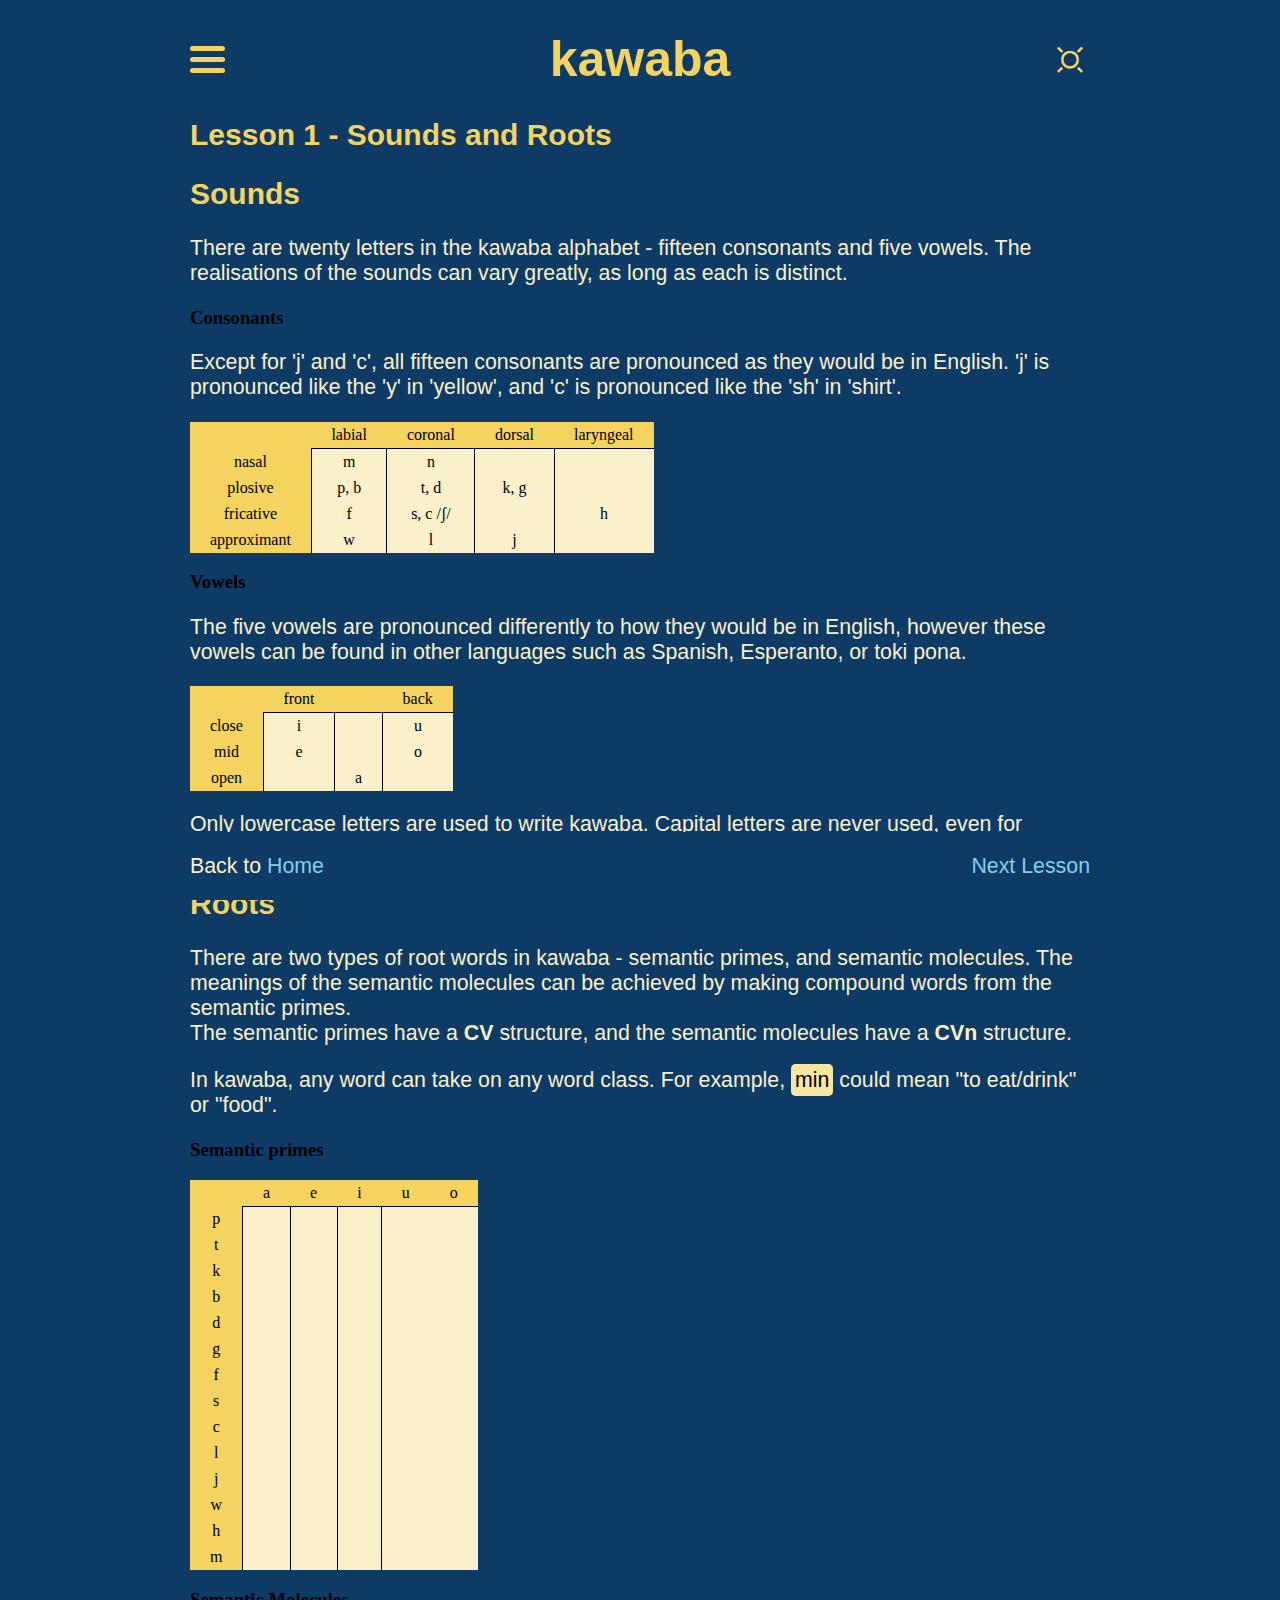
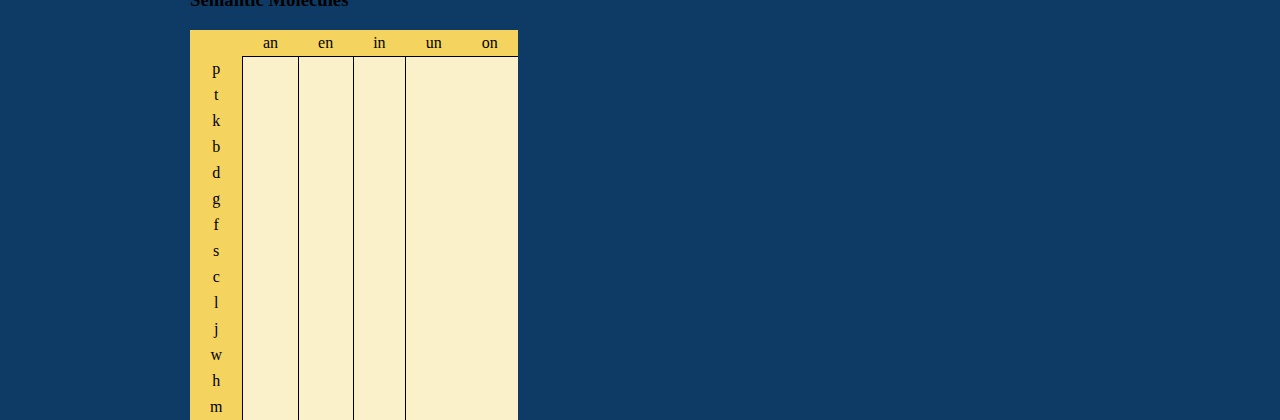
==== pages/Lesson1.html @ 7530a268 "Merge branch 'master' of https://github.com/go-kawaba/kawaba" ====
<!DOCTYPE html>

<head>
  <title>kawaba</title>
  <link rel="stylesheet" href="../style.css" />
  <link rel="stylesheet" href="../hovertranslate.css" />
  <script src="../main.js"></script>
  <script src="../hovertranslate.js"></script>
  <link rel="icon" type="image/x-icon" href="../favicon.png">
</head>

<body>
    <header>
        <div class="dropdown">
            <div class="dropbtn" onclick="dropdownClick(this)">
                <div class="bar1"></div>
                <div class="bar2"></div>
                <div class="bar3"></div>
            </div>
            <div id="myDropdown" class="dropdown-content">
                <a href="../index.html">Home</a>
                <a href="Lesson1.html">Lesson 1</a>
                <a href="Lesson2.html">Lesson 2</a>
                <a href="Lesson3.html">Lesson 3</a>
            </div>
        </div>
        <h1>kawaba</h1>
        <img class="tricon" src="../favicon.png" alt="">
    </header>
    <div id="content">

        <h2>Lesson 1 - Sounds and Roots</h2>
        <h2> Sounds </h2>
        <p>There are twenty letters in the kawaba alphabet - fifteen consonants and five vowels. The realisations of the sounds can vary greatly, as long as each is distinct.</p>
        <h3> Consonants </h3>
        <p>Except for 'j' and 'c', all fifteen consonants are pronounced as they would be in English. 'j' is pronounced like the 'y' in 'yellow', and 'c' is pronounced like the 'sh' in 'shirt'.</p>
        <table>

            <tr>
                <td></td>
                <td>labial</td>
                <td>coronal</td>
                <td>dorsal</td>
                <td>laryngeal</td>
            </tr>
            <tr>
                <td><center>nasal</center></td>
                <td><center>m</center></td>
                <td><center>n</center></td>
                <td></td>
                <td></td>
            </tr>
            <tr>
                <td><center>plosive</center></td>
                <td><center>p, b</center></td>
                <td><center>t, d</center></td>
                <td><center>k, g</center></td>
                <td></td>
            </tr>
            <tr>
                <td><center>fricative</center></td>
                <td><center>f</center></td>
                <td><center>s, c /ʃ/</center></td>
                <td><center></center></td>
                <td><center>h</center></td>
            </tr>
            <tr>
                <td><center>approximant</center></td>
                <td><center>w</center></td>
                <td><center>l</center></td>
                <td><center>j</center></td>
                <td></td>
            </tr>

        </table>
        <h3> Vowels</h3>
        <p>The five vowels are pronounced differently to how they would be in English,
            however these vowels can be found in other languages such as Spanish, Esperanto, or toki pona.
        </p>
        <table>
            <tr>
                <td></td>
                <td>front</td>
                <td> </td>
                <td>back</td>
            </tr>
            <tr>
                <td><center>close</center></td>
            
                <td><center>i</center></td>
                <td></td>
                <td><center>u</center></td>
            </tr>
            <tr>
                <td><center>mid</center></td>
                <td><center>e</center></td>
                <td></td>
                <td><center>o</center></td>
            </tr>
            <tr>
                <td><center>open</center></td>
                <td></td>
                <td><center>a</center></td>
                <td></td>
            </tr>

        </table>
        <p>Only lowercase letters are used to write kawaba. Capital letters are never used,
            even for names or at the beginning of sentences.
        </p>
    </div>
    <h2>Roots</h2>
    <p>There are two types of root words in kawaba - semantic primes, and semantic molecules. The meanings of the semantic molecules can be achieved by making compound words from the semantic primes.
    <br>The semantic primes have a <b>CV</b> structure, and the semantic molecules have a <b>CVn</b> structure.</p>
    <p> In kawaba, any word can take on any word class. For example, <span class="tlt">{min|eat/drink}</span> could mean "to eat/drink" or "food".</p>
    <h3>Semantic primes</h3>
            <table>

            <tr>
                <td></td>
                <td>a</td>
                <td>e</td>
                <td>i</td>
                <td>u</td>
                <td>o</td>
            </tr>
            <tr>
                <td><center>p</center></td>
                <td><center></center></td>
                <td><center></center></td>
                <td><center></center></td>
                <td><center></center></td>
            </tr>
            <tr>
                <td><center>t</center></td>
                <td><center></center></td>
                <td><center></center></td>
                <td><center></center></td>
                <td><centner></centner></td>
            </tr>
            <tr>
                <td><center>k</center></td>
                <td><center></center></td>
                <td><center></center></td>
                <td><center></center></td>
                <td><center></center></td>
            </tr>
            <tr>
                <td><center>b</center></td>
                <td><center></center></td>
                <td><center></center></td>
                <td><center></center></td>
                <td><center></center></td>
            </tr>
                            <tr>
                <td><center>d</center></td>
                <td><center></center></td>
                <td><center></center></td>
                <td><center></center></td>
                <td><center></center></td>
            </tr>
                            <tr>
                <td><center>g</center></td>
                <td><center></center></td>
                <td><center></center></td>
                <td><center></center></td>
                <td><center></center></td>
                                            <tr>
                <td><center>f</center></td>
                <td><center></center></td>
                <td><center></center></td>
                <td><center></center></td>
                <td><center></center></td>
            </tr>
                            <tr>
                <td><center>s</center></td>
                <td><center></center></td>
                <td><center></center></td>
                <td><center></center></td>
                <td><center></center></td>
            </tr>
                            <tr>
                <td><center>c</center></td>
                <td><center></center></td>
                <td><center></center></td>
                <td><center></center></td>
                <td><center></center></td>
            </tr>
            
                            <tr>
                <td><center>l</center></td>
                <td><center></center></td>
                <td><center></center></td>
                <td><center></center></td>
                <td><center></center></td>
            </tr>

                            <tr>
                <td><center>j</center></td>
                <td><center></center></td>
                <td><center></center></td>
                <td><center></center></td>
                <td><center></center></td>
            </tr>

                            <tr>
                <td><center>w</center></td>
                <td><center></center></td>
                <td><center></center></td>
                <td><center></center></td>
                <td><center></center></td>
            </tr>

                            <tr>
                <td><center>h</center></td>
                <td><center></center></td>
                <td><center></center></td>
                <td><center></center></td>
                <td><center></center></td>
            </tr>

                            <tr>
                <td><center>m</center></td>
                <td><center></center></td>
                <td><center></center></td>
                <td><center></center></td>
                <td><center></center></td>
            </tr>                
        </table>
                
    <h3>Semantic Molecules</h3>
    <table>

            <tr>
                <td></td>
                <td>an</td>
                <td>en</td>
                <td>in</td>
                <td>un</td>
                <td>on</td>
            </tr>
            <tr>
                <td><center>p</center></td>
                <td><center></center></td>
                <td><center></center></td>
                <td><center></center></td>
                <td><center></center></td>
            </tr>
            <tr>
                <td><center>t</center></td>
                <td><center></center></td>
                <td><center></center></td>
                <td><center></center></td>
                <td><centner></centner></td>
            </tr>
            <tr>
                <td><center>k</center></td>
                <td><center></center></td>
                <td><center></center></td>
                <td><center></center></td>
                <td><center></center></td>
            </tr>
            <tr>
                <td><center>b</center></td>
                <td><center></center></td>
                <td><center></center></td>
                <td><center></center></td>
                <td><center></center></td>
            </tr>
                            <tr>
                <td><center>d</center></td>
                <td><center></center></td>
                <td><center></center></td>
                <td><center></center></td>
                <td><center></center></td>
            </tr>
                            <tr>
                <td><center>g</center></td>
                <td><center></center></td>
                <td><center></center></td>
                <td><center></center></td>
                <td><center></center></td>
                                            <tr>
                <td><center>f</center></td>
                <td><center></center></td>
                <td><center></center></td>
                <td><center></center></td>
                <td><center></center></td>
            </tr>
                            <tr>
                <td><center>s</center></td>
                <td><center></center></td>
                <td><center></center></td>
                <td><center></center></td>
                <td><center></center></td>
            </tr>
                            <tr>
                <td><center>c</center></td>
                <td><center></center></td>
                <td><center></center></td>
                <td><center></center></td>
                <td><center></center></td>
            </tr>
            
                            <tr>
                <td><center>l</center></td>
                <td><center></center></td>
                <td><center></center></td>
                <td><center></center></td>
                <td><center></center></td>
            </tr>

                            <tr>
                <td><center>j</center></td>
                <td><center></center></td>
                <td><center></center></td>
                <td><center></center></td>
                <td><center></center></td>
            </tr>

                            <tr>
                <td><center>w</center></td>
                <td><center></center></td>
                <td><center></center></td>
                <td><center></center></td>
                <td><center></center></td>
            </tr>

                            <tr>
                <td><center>h</center></td>
                <td><center></center></td>
                <td><center></center></td>
                <td><center></center></td>
                <td><center></center></td>
            </tr>

                            <tr>
                <td><center>m</center></td>
                <td><center></center></td>
                <td><center></center></td>
                <td><center></center></td>
                <td><center></center></td>
            </tr>                
        </table>



    <footer>
        <div class="lessonnav">
            <p>
                Back to <a href="../index.html">Home</a>
            </p>
            <p>
                <a href="Lesson2.html">Next Lesson</a>
            </p>
        </div>
    </footer>
</body>
---- style.css ----
body {
    background-color: #0d3b66;
    width: 95vw;
    max-width: 900px;
    margin: auto;
}

h1 {
    margin: 30px 0;
    color: #f4d35e;
    text-align: center;
    font-size: 50px;
    font-family: 'Roboto', sans-serif;
}

h2 {
    color: #f4d35e;
    font-size: 30px;
    font-family: 'Roboto', sans-serif;
}

p {
    color: #faf0ca;
    font-size: 16pt;
    font-family: 'Roboto', sans-serif;
}

a {
    color: skyblue;
    text-decoration: none;
}

a:hover {
    color: #f4d35e;
    text-decoration: bold;
}

footer {
    font-size: 16pt;
    position: fixed;
    bottom: 0;
    background: #0d3b66;
}

.lessonnav {
    font-size: 16pt;
    display: flex;
    flex-direction: row;
    justify-content: space-between;
    width: 95vw;
    max-width: 900px;
}

header {
    position: relative;
}

.tricon {
    display: inline-block;
    position: absolute;
    right: 0;
    top: 10px;
    height: 40px;
    width: 40px;
}

.dropbtn {
    display: inline-block;
    cursor: pointer;
    position: relative;
}

.bar1,
.bar2,
.bar3 {
    width: 35px;
    height: 5px;
    background: #f4d35e;
    margin: 6px 0;
    border-radius: 5px;
    transition: 0.4s;
}

/* Rotate first bar */
.change .bar1 {
    -webkit-transform: translate(0, 11px) rotate(-45deg);
    transform: translate(0, 11px) rotate(-45deg) ;
}

/* Fade out the second bar */
.change .bar2 {
    opacity: 0;
}

/* Rotate last bar */
.change .bar3 {
    -webkit-transform: translate(0, -11px) rotate(45deg) ;
    transform: translate(0, -11px) rotate(45deg);
}

.dropdown {
    position: absolute;
    top: 10px;
}

.dropdown-content {
    font-family: 'Roboto', sans-serif;
    display: none;
    position: absolute;
    background-color: #0d3b66;
    min-width: 100px;
    box-shadow: 0px 8px 16px 0px rgba(0, 0, 0, 0.2);
    z-index: 1;
}

.dropdown-content a {
    color: #f4d35e;
    padding: 12px 16px;
    text-decoration: none;
    display: block;
}

.dropdown-content a:hover {
    background-color: #0d3b70;
}
.show {
    display: block;
}

#startbutton {
    font-weight: bold;
    font-family: 'Roboto', sans-serif;
    color: #faf0ca;
    font-size: xx-large;
    background-color: #054a8a;
    border-width: 0;
    border-radius: 10px;
    height: 150px;
    width: 350px;
    display: block;
    margin: 75px auto;
}

#startbutton:hover {
    background-color: #196bc9;
    cursor: pointer;
}

table {
    background-color: #faf0ca;
    border-spacing: 0;
    border-collapse: collapse; 
}

table td:first-child {
    background-color: #f4d35e; 
}

table td {
    border-right: 1px solid black;
}

table tr:first-child td {
    background-color: #f4d35e; 
    border-bottom: 1px solid black;
    border-right: none;
}

table tr:first-child td:first-child {
    border: none;
}

td {
    padding: 4px 20px;
}

table td:last-child {
    border-right: black; 
}

td.top {
    border-top: 1px solid black;
}
td.bottom {
    border-bottom: 1px solid black;
}
---- hovertranslate.css ----
/* translateable */
.tlable {
    color: black;
    background: #f7e5a4;
    padding: 4px;
    border-radius: 5px;
}

/* translation */
.tlation {
    display: none;
    position:absolute;
    transform: translateY(90%);
    z-index: 1;
    color: black;
    background: #f7e5a4;
    box-shadow: 0px 8px 16px 0px rgba(0, 0, 0, 0.4);
    padding: 4px;
    border-radius: 5px;
}

.tlt {
    background: #f7e5a4;
    height: 14pt;
    padding-top: 4px;
    padding-bottom: 4px;
    border-radius: 5px;;
}
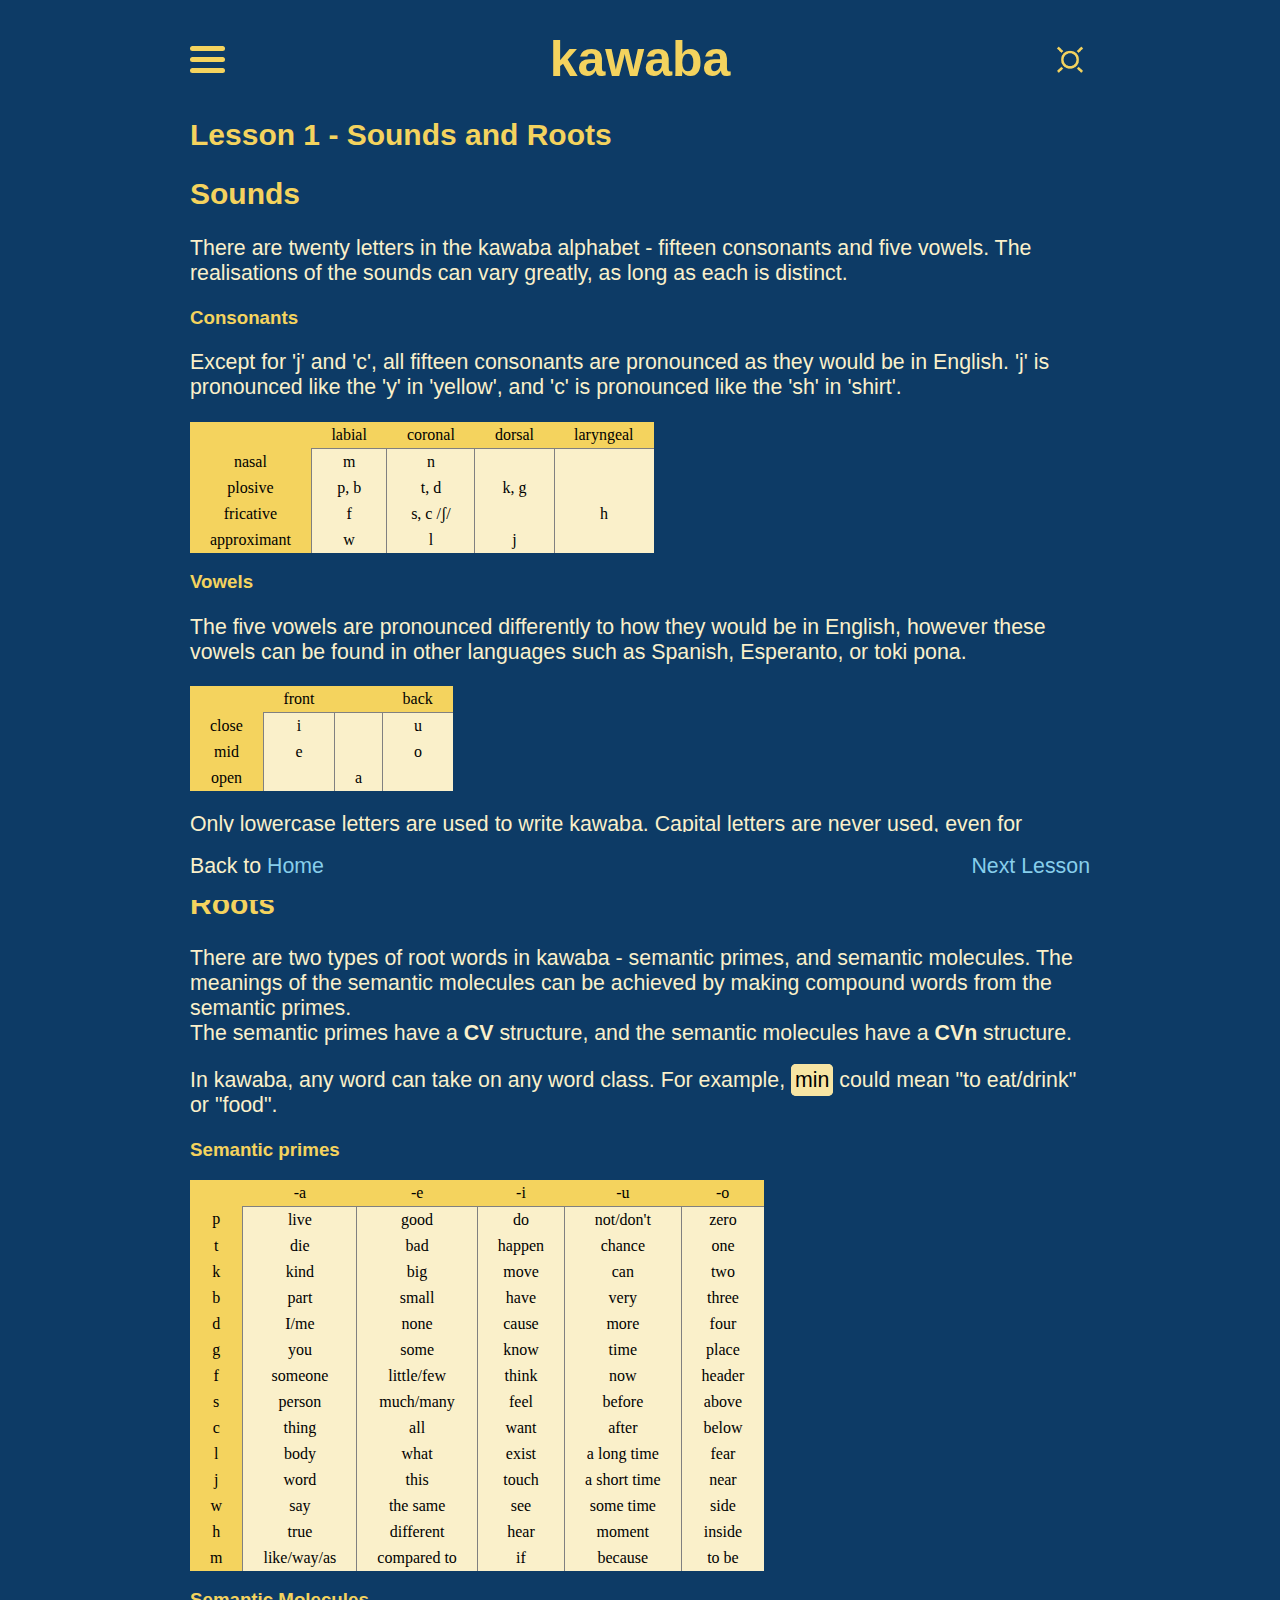
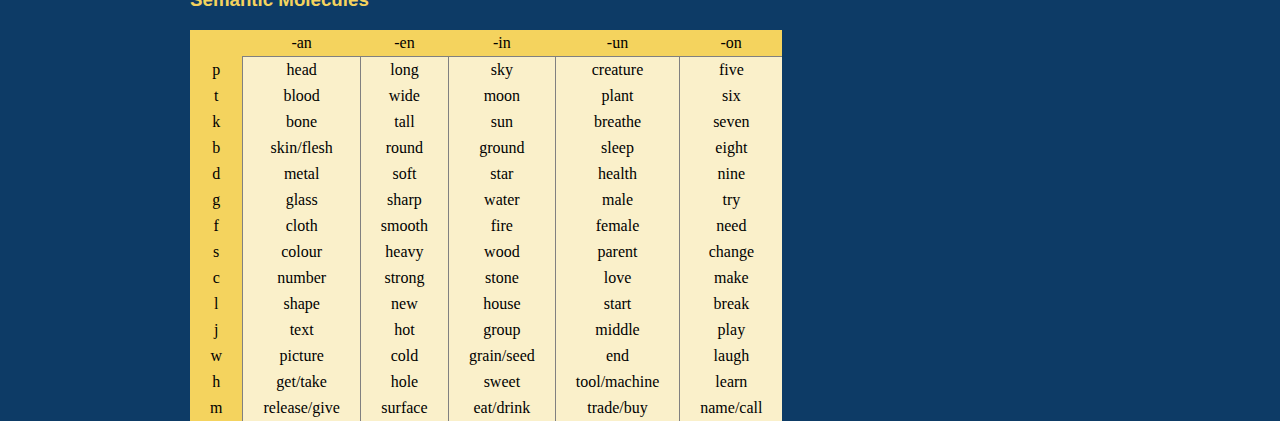
==== commit 33fa77cd: "text align center" ====
--- a/pages/Lesson1.html
+++ b/pages/Lesson1.html
@@ -44,31 +44,31 @@
                 <td>laryngeal</td>
             </tr>
             <tr>
-                <td><center>nasal</center></td>
-                <td><center>m</center></td>
-                <td><center>n</center></td>
-                <td></td>
-                <td></td>
-            </tr>
-            <tr>
-                <td><center>plosive</center></td>
-                <td><center>p, b</center></td>
-                <td><center>t, d</center></td>
-                <td><center>k, g</center></td>
-                <td></td>
-            </tr>
-            <tr>
-                <td><center>fricative</center></td>
-                <td><center>f</center></td>
-                <td><center>s, c /ʃ/</center></td>
-                <td><center></center></td>
-                <td><center>h</center></td>
-            </tr>
-            <tr>
-                <td><center>approximant</center></td>
-                <td><center>w</center></td>
-                <td><center>l</center></td>
-                <td><center>j</center></td>
+                <td>nasal</td>
+                <td>m</td>
+                <td>n</td>
+                <td></td>
+                <td></td>
+            </tr>
+            <tr>
+                <td>plosive</td>
+                <td>p, b</td>
+                <td>t, d</td>
+                <td>k, g</td>
+                <td></td>
+            </tr>
+            <tr>
+                <td>fricative</td>
+                <td>f</td>
+                <td>s, c /ʃ/</td>
+                <td></td>
+                <td>h</td>
+            </tr>
+            <tr>
+                <td>approximant</td>
+                <td>w</td>
+                <td>l</td>
+                <td>j</td>
                 <td></td>
             </tr>
 
@@ -85,22 +85,22 @@
                 <td>back</td>
             </tr>
             <tr>
-                <td><center>close</center></td>
+                <td>close</td>
             
-                <td><center>i</center></td>
-                <td></td>
-                <td><center>u</center></td>
-            </tr>
-            <tr>
-                <td><center>mid</center></td>
-                <td><center>e</center></td>
-                <td></td>
-                <td><center>o</center></td>
-            </tr>
-            <tr>
-                <td><center>open</center></td>
-                <td></td>
-                <td><center>a</center></td>
+                <td>i</td>
+                <td></td>
+                <td>u</td>
+            </tr>
+            <tr>
+                <td>mid</td>
+                <td>e</td>
+                <td></td>
+                <td>o</td>
+            </tr>
+            <tr>
+                <td>open</td>
+                <td></td>
+                <td>a</td>
                 <td></td>
             </tr>
 
@@ -118,113 +118,127 @@
 
             <tr>
                 <td></td>
-                <td>a</td>
-                <td>e</td>
-                <td>i</td>
-                <td>u</td>
-                <td>o</td>
-            </tr>
-            <tr>
-                <td><center>p</center></td>
-                <td><center></center></td>
-                <td><center></center></td>
-                <td><center></center></td>
-                <td><center></center></td>
-            </tr>
-            <tr>
-                <td><center>t</center></td>
-                <td><center></center></td>
-                <td><center></center></td>
-                <td><center></center></td>
-                <td><centner></centner></td>
-            </tr>
-            <tr>
-                <td><center>k</center></td>
-                <td><center></center></td>
-                <td><center></center></td>
-                <td><center></center></td>
-                <td><center></center></td>
-            </tr>
-            <tr>
-                <td><center>b</center></td>
-                <td><center></center></td>
-                <td><center></center></td>
-                <td><center></center></td>
-                <td><center></center></td>
-            </tr>
-                            <tr>
-                <td><center>d</center></td>
-                <td><center></center></td>
-                <td><center></center></td>
-                <td><center></center></td>
-                <td><center></center></td>
-            </tr>
-                            <tr>
-                <td><center>g</center></td>
-                <td><center></center></td>
-                <td><center></center></td>
-                <td><center></center></td>
-                <td><center></center></td>
+                <td>-a</td>
+                <td>-e</td>
+                <td>-i</td>
+                <td>-u</td>
+                <td>-o</td>
+            </tr>
+            <tr>
+                <td>p</td>
+                <td>live</td>
+                <td>good</td>
+                <td>do</td>
+                <td>not/don't</td>
+                <td>zero</td>
+            </tr>
+            <tr>
+                <td>t</td>
+                <td>die</td>
+                <td>bad</td>
+                <td>happen</td>
+                <td>chance</td>
+                <td>one</td>
+            </tr>
+            <tr>
+                <td>k</td>
+                <td>kind</td>
+                <td>big</td>
+                <td>move</td>
+                <td>can</td>
+                <td>two</td>
+            </tr>
+            <tr>
+                <td>b</td>
+                <td>part</td>
+                <td>small</td>
+                <td>have</td>
+                <td>very</td>
+                <td>three</td>
+            </tr>
+                            <tr>
+                <td>d</td>
+                <td>I/me</td>
+                <td>none</td>
+                <td>cause</td>
+                <td>more</td>
+                <td>four</td>
+            </tr>
+                            <tr>
+                <td>g</td>
+                <td>you</td>
+                <td>some</td>
+                <td>know</td>
+                <td>time</td>
+                <td>place</td>
                                             <tr>
-                <td><center>f</center></td>
-                <td><center></center></td>
-                <td><center></center></td>
-                <td><center></center></td>
-                <td><center></center></td>
-            </tr>
-                            <tr>
-                <td><center>s</center></td>
-                <td><center></center></td>
-                <td><center></center></td>
-                <td><center></center></td>
-                <td><center></center></td>
-            </tr>
-                            <tr>
-                <td><center>c</center></td>
-                <td><center></center></td>
-                <td><center></center></td>
-                <td><center></center></td>
-                <td><center></center></td>
+                <td>f</td>
+                <td>someone</td>
+                <td>little/few</td>
+                <td>think</td>
+                <td>now</td>
+                <td>header</td>
+            </tr>
+                            <tr>
+                <td>s</td>
+                <td>person</td>
+                <td>much/many</td>
+                <td>feel</td>
+                <td>before</td>
+                <td>above</td>
+            </tr>
+                            <tr>
+                <td>c</td>
+                <td>thing</td>
+                <td>all</td>
+                <td>want</td>
+                <td>after</td>
+                <td>below</td>
             </tr>
             
                             <tr>
-                <td><center>l</center></td>
-                <td><center></center></td>
-                <td><center></center></td>
-                <td><center></center></td>
-                <td><center></center></td>
-            </tr>
-
-                            <tr>
-                <td><center>j</center></td>
-                <td><center></center></td>
-                <td><center></center></td>
-                <td><center></center></td>
-                <td><center></center></td>
-            </tr>
-
-                            <tr>
-                <td><center>w</center></td>
-                <td><center></center></td>
-                <td><center></center></td>
-                <td><center></center></td>
-                <td><center></center></td>
-            </tr>
-
-                            <tr>
-                <td><center>h</center></td>
-                <td><center></center></td>
-                <td><center></center></td>
-                <td><center></center></td>
-                <td><center></center></td>
-            </tr>
-
-                            <tr>
-                <td><center>m</center></td>
-                <td><center></center></td>
-                <td><center></center></td>
-                <td><center></center></td>
-                <td><center></center></td>
+                <td>l</td>
+                <td>body</td>
+                <td>what</td>
+                <td>exist</td>
+                <td>a long time</td>
+                <td>fear</td>
+            </tr>
+
+                            <tr>
+                <td>j</td>
+                <td>word</td>
+                <td>this</td>
+                <td>touch</td>
+                <td>a short time</td>
+                <td>near</td>
+            </tr>
+
+                            <tr>
+                <td>w</td>
+                <td>say</td>
+                <td>the same</td>
+                <td>see</td>
+                <td>some time</td>
+                <td>side</td>
+            </tr>
+
+                            <tr>
+                <td>h</td>
+                <td>true</td>
+                <td>different</td>
+                <td>hear</td>
+                <td>moment</td>
+                <td>inside</td>
+            </tr>
+
+                            <tr>
+                <td>m</td>
+                <td>like/way/as</td>
+                <td>compared to</td>
+                <td>if</td>
+                <td>because</td>
+                <td>to be</td>
             </tr>                
         </table>
                 
@@ -233,117 +247,129 @@
 
             <tr>
                 <td></td>
-                <td>an</td>
-                <td>en</td>
-                <td>in</td>
-                <td>un</td>
-                <td>on</td>
-            </tr>
-            <tr>
-                <td><center>p</center></td>
-                <td><center></center></td>
-                <td><center></center></td>
-                <td><center></center></td>
-                <td><center></center></td>
-            </tr>
-            <tr>
-                <td><center>t</center></td>
-                <td><center></center></td>
-                <td><center></center></td>
-                <td><center></center></td>
-                <td><centner></centner></td>
-            </tr>
-            <tr>
-                <td><center>k</center></td>
-                <td><center></center></td>
-                <td><center></center></td>
-                <td><center></center></td>
-                <td><center></center></td>
-            </tr>
-            <tr>
-                <td><center>b</center></td>
-                <td><center></center></td>
-                <td><center></center></td>
-                <td><center></center></td>
-                <td><center></center></td>
-            </tr>
-                            <tr>
-                <td><center>d</center></td>
-                <td><center></center></td>
-                <td><center></center></td>
-                <td><center></center></td>
-                <td><center></center></td>
-            </tr>
-                            <tr>
-                <td><center>g</center></td>
-                <td><center></center></td>
-                <td><center></center></td>
-                <td><center></center></td>
-                <td><center></center></td>
-                                            <tr>
-                <td><center>f</center></td>
-                <td><center></center></td>
-                <td><center></center></td>
-                <td><center></center></td>
-                <td><center></center></td>
-            </tr>
-                            <tr>
-                <td><center>s</center></td>
-                <td><center></center></td>
-                <td><center></center></td>
-                <td><center></center></td>
-                <td><center></center></td>
-            </tr>
-                            <tr>
-                <td><center>c</center></td>
-                <td><center></center></td>
-                <td><center></center></td>
-                <td><center></center></td>
-                <td><center></center></td>
+                <td>-an</td>
+                <td>-en</td>
+                <td>-in</td>
+                <td>-un</td>
+                <td>-on</td>
+            </tr>
+            <tr>
+                <td>p</td>
+                <td>head</td>
+                <td>long</td>
+                <td>sky</td>
+                <td>creature</td>
+                <td>five</td>
+            </tr>
+            <tr>
+                <td>t</td>
+                <td>blood</td>
+                <td>wide</td>
+                <td>moon</td>
+                <td>plant</td>
+                <td>six</td>
+            </tr>
+            <tr>
+                <td>k</td>
+                <td>bone</td>
+                <td>tall</td>
+                <td>sun</td>
+                <td>breathe</td>
+                <td>seven</td>
+            </tr>
+            <tr>
+                <td>b</td>
+                <td>skin/flesh</td>
+                <td>round</td>
+                <td>ground</td>
+                <td>sleep</td>
+                <td>eight</td>
+            </tr>
+                            <tr>
+                <td>d</td>
+                <td>metal</td>
+                <td>soft</td>
+                <td>star</td>
+                <td>health</td>
+                <td>nine</td>
+            </tr>
+                            <tr>
+                <td>g</td>
+                <td>glass</td>
+                <td>sharp</td>
+                <td>water</td>
+                <td>male</td>
+                <td>try</td>
+                            <tr>
+                <td>f</td>
+                <td>cloth</td>
+                <td>smooth</td>
+                <td>fire</td>
+                <td>female</td>
+                <td>need</td>
+            </tr>
+                            <tr>
+                <td>s</td>
+                <td>colour</td>
+                <td>heavy</td>
+                <td>wood</td>
+                <td>parent</td>
+                <td>change</td>
+            </tr>
+                            <tr>
+                <td>c</td>
+                <td>number</td>
+                <td>strong</td>
+                <td>stone</td>
+                <td>love</td>
+                <td>make</td>
             </tr>
             
                             <tr>
-                <td><center>l</center></td>
-                <td><center></center></td>
-                <td><center></center></td>
-                <td><center></center></td>
-                <td><center></center></td>
-            </tr>
-
-                            <tr>
-                <td><center>j</center></td>
-                <td><center></center></td>
-                <td><center></center></td>
-                <td><center></center></td>
-                <td><center></center></td>
-            </tr>
-
-                            <tr>
-                <td><center>w</center></td>
-                <td><center></center></td>
-                <td><center></center></td>
-                <td><center></center></td>
-                <td><center></center></td>
-            </tr>
-
-                            <tr>
-                <td><center>h</center></td>
-                <td><center></center></td>
-                <td><center></center></td>
-                <td><center></center></td>
-                <td><center></center></td>
-            </tr>
-
-                            <tr>
-                <td><center>m</center></td>
-                <td><center></center></td>
-                <td><center></center></td>
-                <td><center></center></td>
-                <td><center></center></td>
+                <td>l</td>
+                <td>shape</td>
+                <td>new</td>
+                <td>house</td>
+                <td>start</td>
+                <td>break</td>
+            </tr>
+
+                            <tr>
+                <td>j</td>
+                <td>text</td>
+                <td>hot</td>
+                <td>group</td>
+                <td>middle</td>
+                <td>play</td>
+            </tr>
+
+                            <tr>
+                <td>w</td>
+                <td>picture</td>
+                <td>cold</td>
+                <td>grain/seed</td>
+                <td>end</td>
+                <td>laugh</td>
+            </tr>
+
+                            <tr>
+                <td>h</td>
+                <td>get/take</td>
+                <td>hole</td>
+                <td>sweet</td>
+                <td>tool/machine</td>
+                <td>learn</td>
+            </tr>
+
+                            <tr>
+                <td>m</td>
+                <td>release/give</td>
+                <td>surface</td>
+                <td>eat/drink</td>
+                <td>trade/buy</td>
+                <td>name/call</td>
             </tr>                
         </table>
-
-
 
     <footer>
         <div class="lessonnav">
@@ -355,4 +381,4 @@
             </p>
         </div>
     </footer>
-</body>
+</body>--- a/style.css
+++ b/style.css
@@ -17,6 +17,11 @@
     color: #f4d35e;
     font-size: 30px;
     font-family: 'Roboto', sans-serif;
+}
+
+h3 {
+    color: #f4d35e;
+    font-family: 'Roboto', sans-serif
 }
 
 p {
@@ -157,12 +162,12 @@
 }
 
 table td {
-    border-right: 1px solid black;
+    border-right: 1px solid grey;
 }
 
 table tr:first-child td {
     background-color: #f4d35e; 
-    border-bottom: 1px solid black;
+    border-bottom: 1px solid grey;
     border-right: none;
 }
 
@@ -172,6 +177,9 @@
 
 td {
     padding: 4px 20px;
+    font-size: 12pt;
+    font-family: 'Noto Serif';
+    text-align: center;
 }
 
 table td:last-child {
@@ -183,4 +191,4 @@
 }
 td.bottom {
     border-bottom: 1px solid black;
-}+}
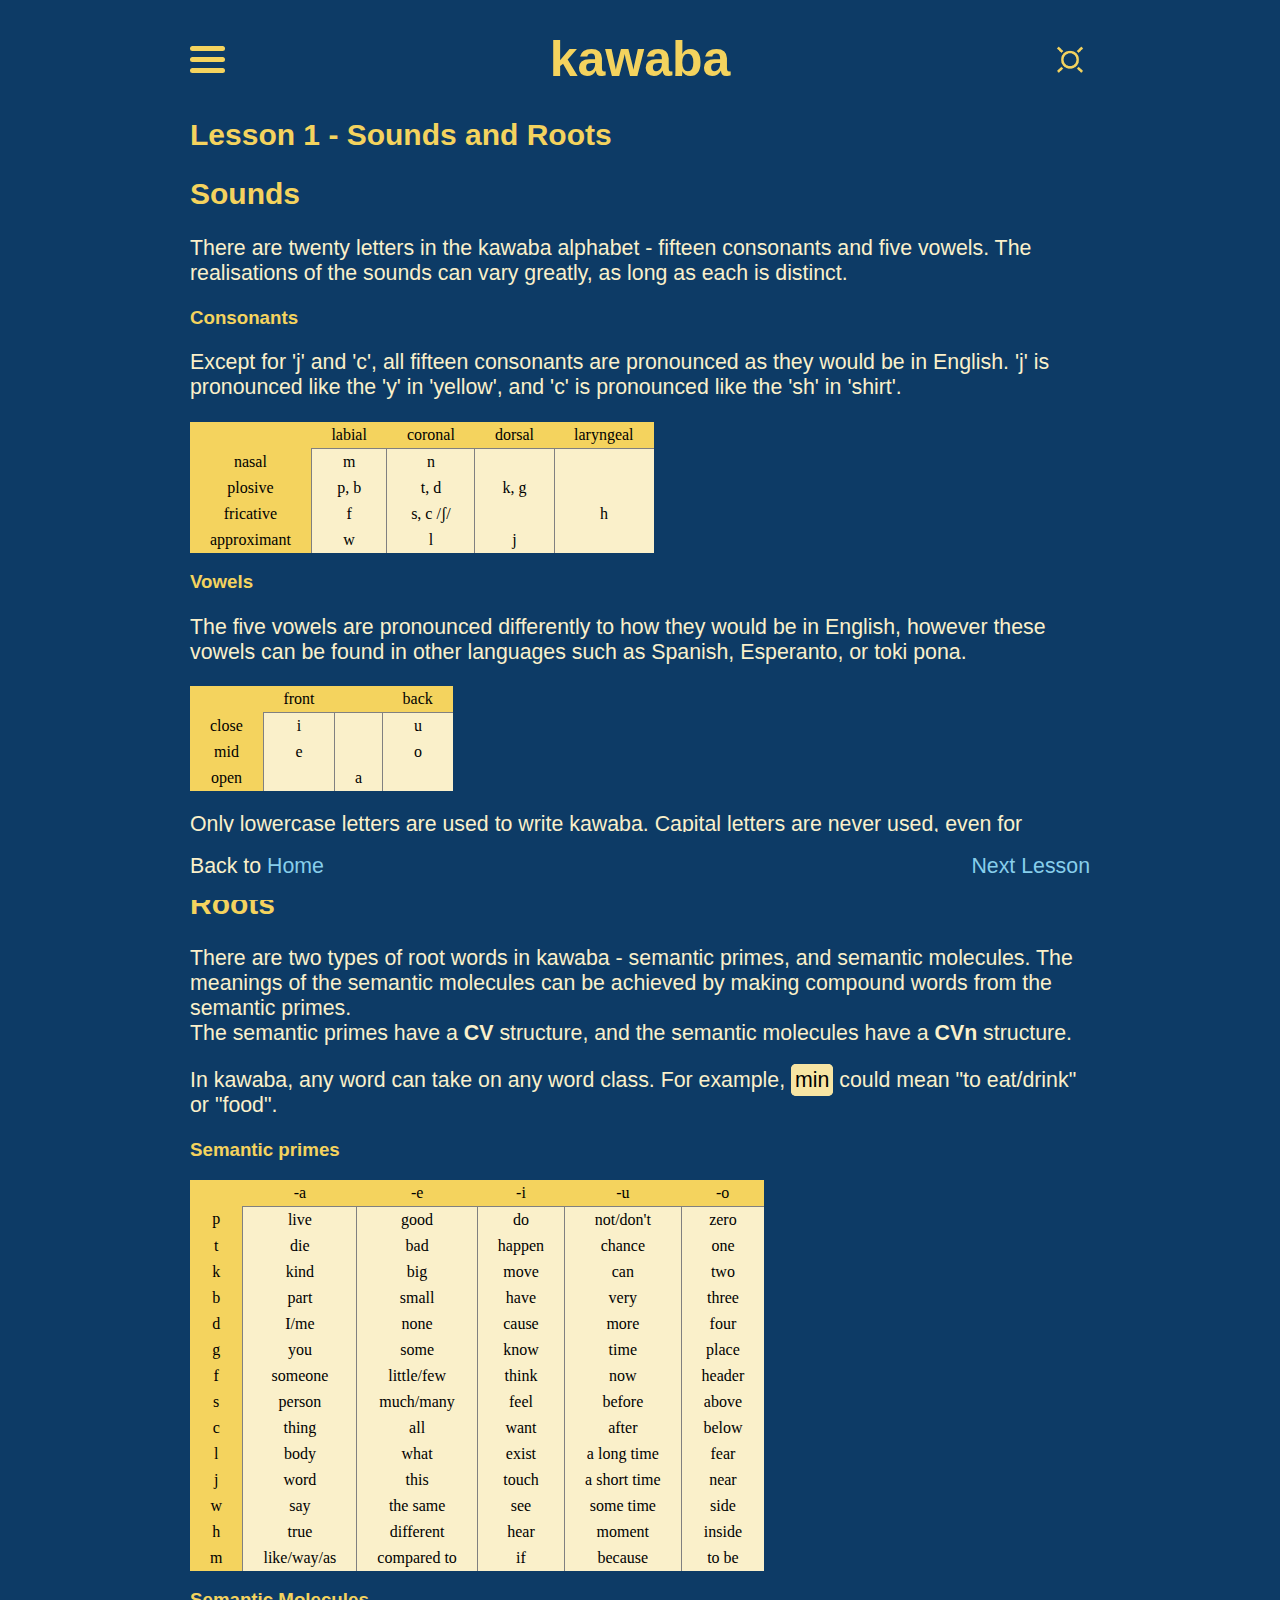
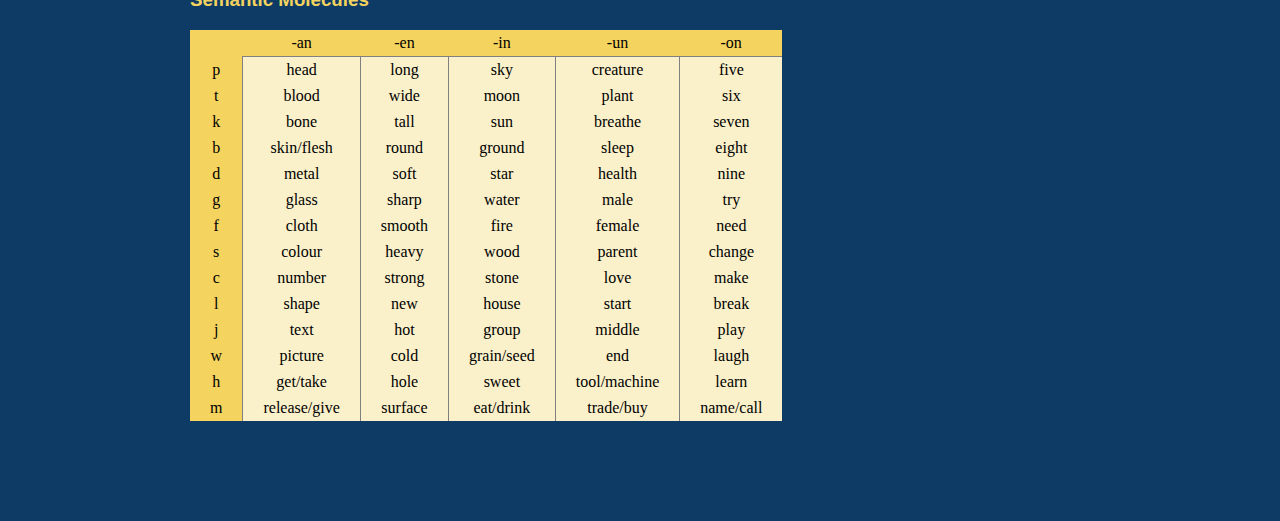
==== commit ed277e8f: "fixed div and added bottom margin" ====
--- a/pages/Lesson1.html
+++ b/pages/Lesson1.html
@@ -1,12 +1,12 @@
 <!DOCTYPE html>
 
 <head>
-  <title>kawaba</title>
-  <link rel="stylesheet" href="../style.css" />
-  <link rel="stylesheet" href="../hovertranslate.css" />
-  <script src="../main.js"></script>
-  <script src="../hovertranslate.js"></script>
-  <link rel="icon" type="image/x-icon" href="../favicon.png">
+    <title>kawaba</title>
+    <link rel="stylesheet" href="../style.css" />
+    <link rel="stylesheet" href="../hovertranslate.css" />
+    <script src="../main.js"></script>
+    <script src="../hovertranslate.js"></script>
+    <link rel="icon" type="image/x-icon" href="../favicon.png">
 </head>
 
 <body>
@@ -31,9 +31,11 @@
 
         <h2>Lesson 1 - Sounds and Roots</h2>
         <h2> Sounds </h2>
-        <p>There are twenty letters in the kawaba alphabet - fifteen consonants and five vowels. The realisations of the sounds can vary greatly, as long as each is distinct.</p>
+        <p>There are twenty letters in the kawaba alphabet - fifteen consonants and five vowels. The realisations of the
+            sounds can vary greatly, as long as each is distinct.</p>
         <h3> Consonants </h3>
-        <p>Except for 'j' and 'c', all fifteen consonants are pronounced as they would be in English. 'j' is pronounced like the 'y' in 'yellow', and 'c' is pronounced like the 'sh' in 'shirt'.</p>
+        <p>Except for 'j' and 'c', all fifteen consonants are pronounced as they would be in English. 'j' is pronounced
+            like the 'y' in 'yellow', and 'c' is pronounced like the 'sh' in 'shirt'.</p>
         <table>
 
             <tr>
@@ -86,7 +88,7 @@
             </tr>
             <tr>
                 <td>close</td>
-            
+
                 <td>i</td>
                 <td></td>
                 <td>u</td>
@@ -108,13 +110,16 @@
         <p>Only lowercase letters are used to write kawaba. Capital letters are never used,
             even for names or at the beginning of sentences.
         </p>
-    </div>
-    <h2>Roots</h2>
-    <p>There are two types of root words in kawaba - semantic primes, and semantic molecules. The meanings of the semantic molecules can be achieved by making compound words from the semantic primes.
-    <br>The semantic primes have a <b>CV</b> structure, and the semantic molecules have a <b>CVn</b> structure.</p>
-    <p> In kawaba, any word can take on any word class. For example, <span class="tlt">{min|eat/drink}</span> could mean "to eat/drink" or "food".</p>
-    <h3>Semantic primes</h3>
-            <table>
+
+        <h2>Roots</h2>
+        <p>There are two types of root words in kawaba - semantic primes, and semantic molecules. The meanings of the
+            semantic molecules can be achieved by making compound words from the semantic primes.
+            <br>The semantic primes have a <b>CV</b> structure, and the semantic molecules have a <b>CVn</b> structure.
+        </p>
+        <p> In kawaba, any word can take on any word class. For example, <span class="tlt">{min|eat/drink}</span> could
+            mean "to eat/drink" or "food".</p>
+        <h3>Semantic primes</h3>
+        <table>
 
             <tr>
                 <td></td>
@@ -156,7 +161,7 @@
                 <td>very</td>
                 <td>three</td>
             </tr>
-                            <tr>
+            <tr>
                 <td>d</td>
                 <td>I/me</td>
                 <td>none</td>
@@ -164,14 +169,14 @@
                 <td>more</td>
                 <td>four</td>
             </tr>
-                            <tr>
+            <tr>
                 <td>g</td>
                 <td>you</td>
                 <td>some</td>
                 <td>know</td>
                 <td>time</td>
                 <td>place</td>
-                                            <tr>
+            <tr>
                 <td>f</td>
                 <td>someone</td>
                 <td>little/few</td>
@@ -179,7 +184,7 @@
                 <td>now</td>
                 <td>header</td>
             </tr>
-                            <tr>
+            <tr>
                 <td>s</td>
                 <td>person</td>
                 <td>much/many</td>
@@ -187,7 +192,7 @@
                 <td>before</td>
                 <td>above</td>
             </tr>
-                            <tr>
+            <tr>
                 <td>c</td>
                 <td>thing</td>
                 <td>all</td>
@@ -195,8 +200,8 @@
                 <td>after</td>
                 <td>below</td>
             </tr>
-            
-                            <tr>
+
+            <tr>
                 <td>l</td>
                 <td>body</td>
                 <td>what</td>
@@ -205,7 +210,7 @@
                 <td>fear</td>
             </tr>
 
-                            <tr>
+            <tr>
                 <td>j</td>
                 <td>word</td>
                 <td>this</td>
@@ -214,7 +219,7 @@
                 <td>near</td>
             </tr>
 
-                            <tr>
+            <tr>
                 <td>w</td>
                 <td>say</td>
                 <td>the same</td>
@@ -223,7 +228,7 @@
                 <td>side</td>
             </tr>
 
-                            <tr>
+            <tr>
                 <td>h</td>
                 <td>true</td>
                 <td>different</td>
@@ -232,18 +237,18 @@
                 <td>inside</td>
             </tr>
 
-                            <tr>
+            <tr>
                 <td>m</td>
                 <td>like/way/as</td>
                 <td>compared to</td>
                 <td>if</td>
                 <td>because</td>
                 <td>to be</td>
-            </tr>                
+            </tr>
         </table>
-                
-    <h3>Semantic Molecules</h3>
-    <table>
+
+        <h3>Semantic Molecules</h3>
+        <table>
 
             <tr>
                 <td></td>
@@ -285,7 +290,7 @@
                 <td>sleep</td>
                 <td>eight</td>
             </tr>
-                            <tr>
+            <tr>
                 <td>d</td>
                 <td>metal</td>
                 <td>soft</td>
@@ -293,14 +298,14 @@
                 <td>health</td>
                 <td>nine</td>
             </tr>
-                            <tr>
+            <tr>
                 <td>g</td>
                 <td>glass</td>
                 <td>sharp</td>
                 <td>water</td>
                 <td>male</td>
                 <td>try</td>
-                            <tr>
+            <tr>
                 <td>f</td>
                 <td>cloth</td>
                 <td>smooth</td>
@@ -308,7 +313,7 @@
                 <td>female</td>
                 <td>need</td>
             </tr>
-                            <tr>
+            <tr>
                 <td>s</td>
                 <td>colour</td>
                 <td>heavy</td>
@@ -316,7 +321,7 @@
                 <td>parent</td>
                 <td>change</td>
             </tr>
-                            <tr>
+            <tr>
                 <td>c</td>
                 <td>number</td>
                 <td>strong</td>
@@ -324,8 +329,8 @@
                 <td>love</td>
                 <td>make</td>
             </tr>
-            
-                            <tr>
+
+            <tr>
                 <td>l</td>
                 <td>shape</td>
                 <td>new</td>
@@ -334,7 +339,7 @@
                 <td>break</td>
             </tr>
 
-                            <tr>
+            <tr>
                 <td>j</td>
                 <td>text</td>
                 <td>hot</td>
@@ -343,7 +348,7 @@
                 <td>play</td>
             </tr>
 
-                            <tr>
+            <tr>
                 <td>w</td>
                 <td>picture</td>
                 <td>cold</td>
@@ -352,7 +357,7 @@
                 <td>laugh</td>
             </tr>
 
-                            <tr>
+            <tr>
                 <td>h</td>
                 <td>get/take</td>
                 <td>hole</td>
@@ -361,16 +366,16 @@
                 <td>learn</td>
             </tr>
 
-                            <tr>
+            <tr>
                 <td>m</td>
                 <td>release/give</td>
                 <td>surface</td>
                 <td>eat/drink</td>
                 <td>trade/buy</td>
                 <td>name/call</td>
-            </tr>                
+            </tr>
         </table>
-
+    </div>
     <footer>
         <div class="lessonnav">
             <p>
--- a/style.css
+++ b/style.css
@@ -38,6 +38,10 @@
 a:hover {
     color: #f4d35e;
     text-decoration: bold;
+}
+
+#content {
+    margin-bottom: 100px;
 }
 
 footer {
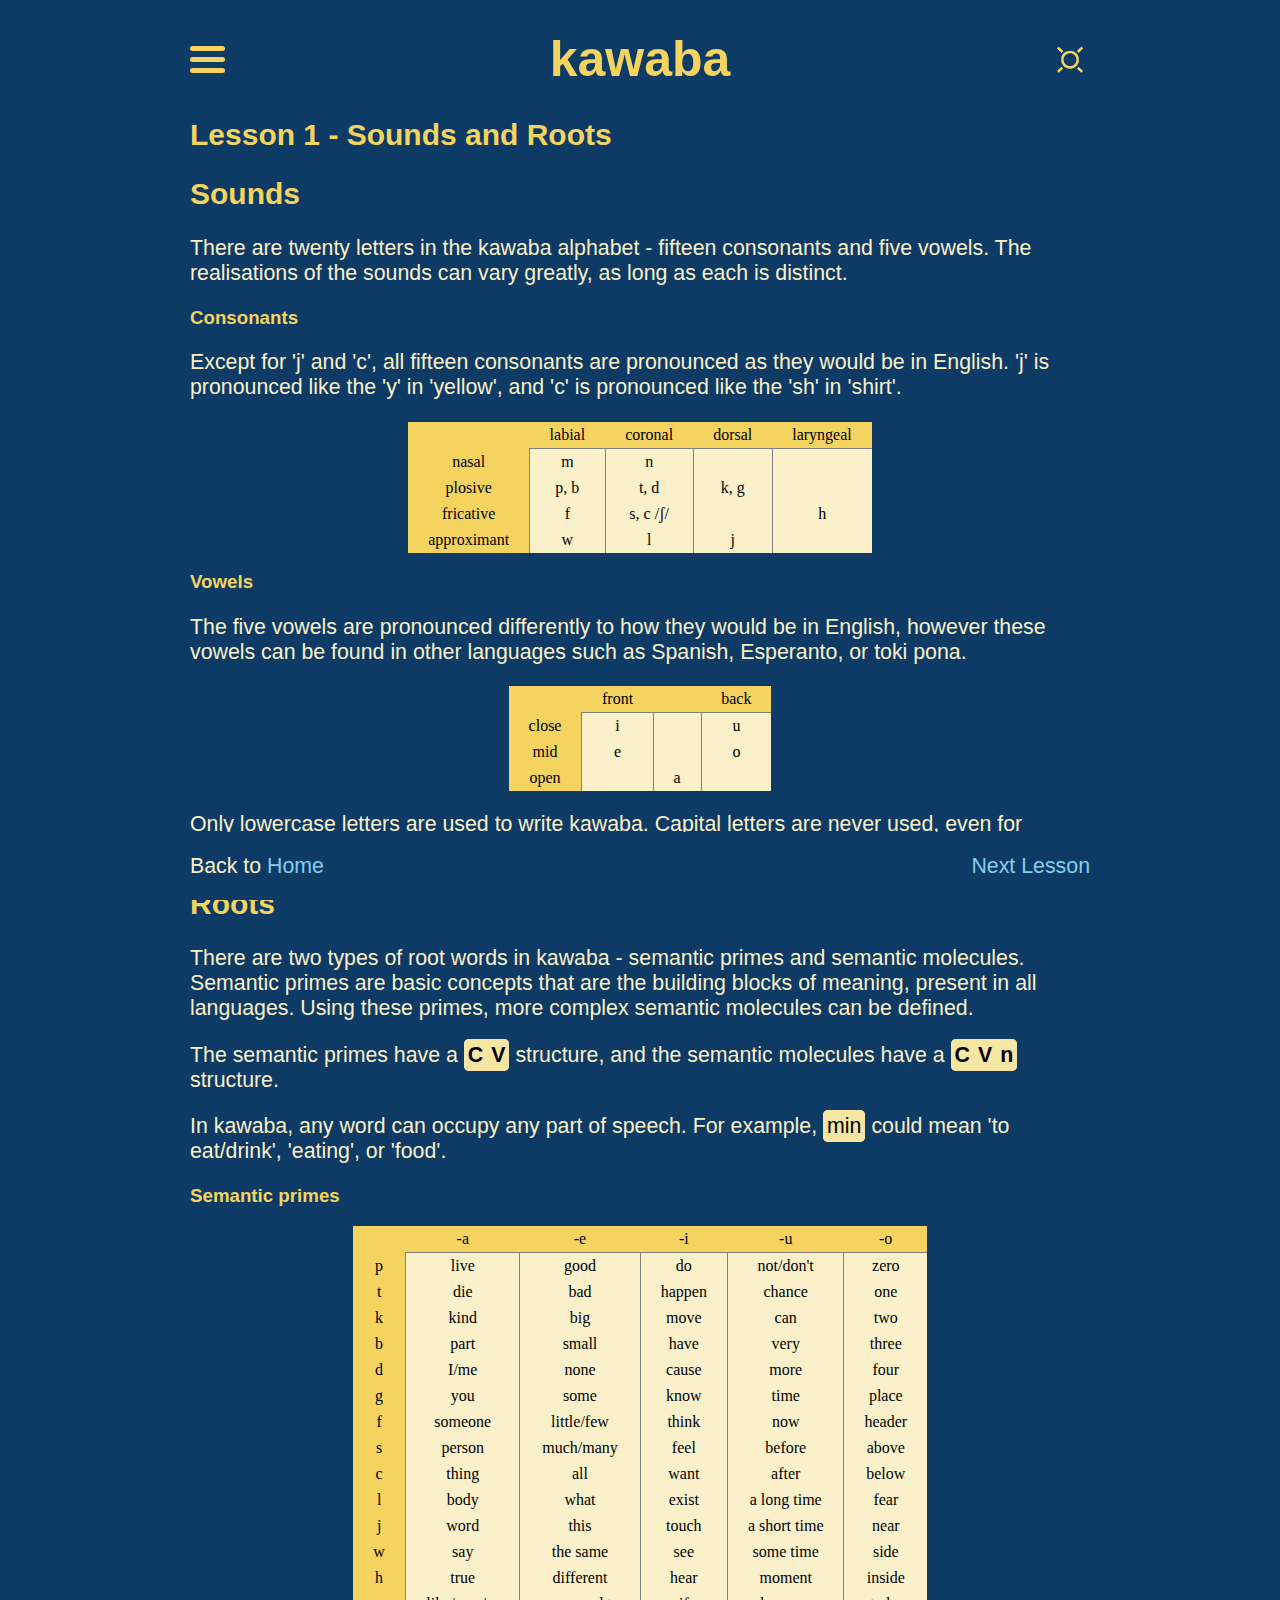
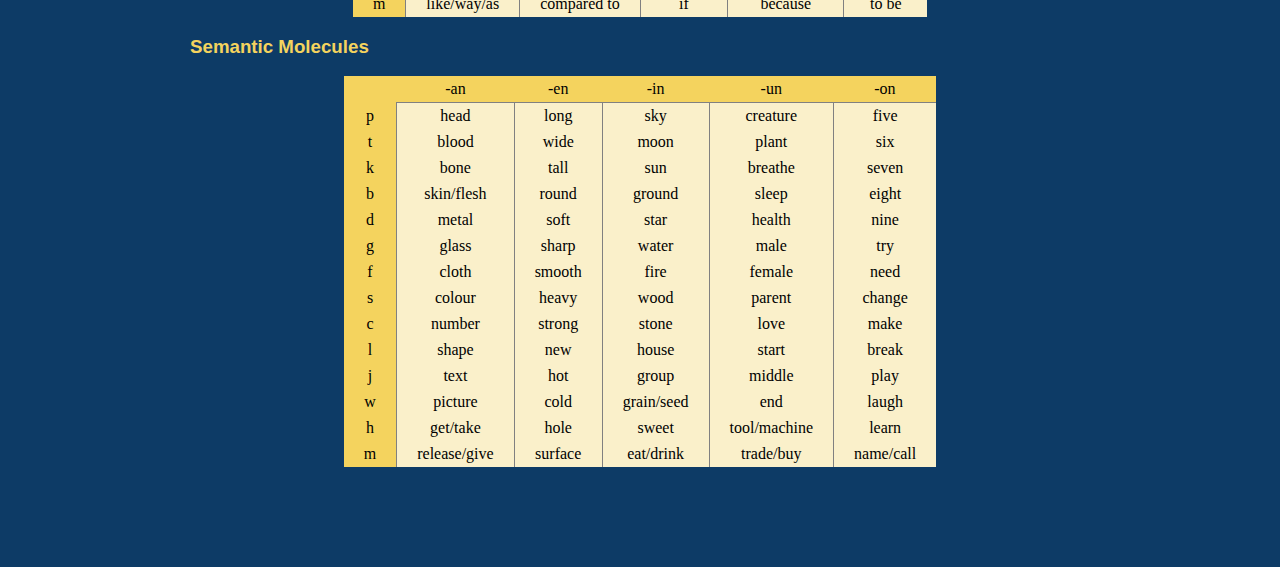
==== commit 28a8b998: "removed random single quotes" ====
--- a/pages/Lesson1.html
+++ b/pages/Lesson1.html
@@ -36,6 +36,8 @@
         <h3> Consonants </h3>
         <p>Except for 'j' and 'c', all fifteen consonants are pronounced as they would be in English. 'j' is pronounced
             like the 'y' in 'yellow', and 'c' is pronounced like the 'sh' in 'shirt'.</p>
+        
+        <center>
         <table>
 
             <tr>
@@ -75,10 +77,13 @@
             </tr>
 
         </table>
+        </center>
+
         <h3> Vowels</h3>
         <p>The five vowels are pronounced differently to how they would be in English,
             however these vowels can be found in other languages such as Spanish, Esperanto, or toki pona.
         </p>
+        <center>
         <table>
             <tr>
                 <td></td>
@@ -107,18 +112,25 @@
             </tr>
 
         </table>
+        </center>
+
         <p>Only lowercase letters are used to write kawaba. Capital letters are never used,
             even for names or at the beginning of sentences.
         </p>
 
         <h2>Roots</h2>
-        <p>There are two types of root words in kawaba - semantic primes, and semantic molecules. The meanings of the
-            semantic molecules can be achieved by making compound words from the semantic primes.
-            <br>The semantic primes have a <b>CV</b> structure, and the semantic molecules have a <b>CVn</b> structure.
+        <p>There are two types of root words in kawaba - semantic primes and semantic molecules. 
+            Semantic primes are basic concepts that are the building blocks of meaning, present in all languages.
+            Using these primes, more complex semantic molecules can be defined.
         </p>
-        <p> In kawaba, any word can take on any word class. For example, <span class="tlt">{min|eat/drink}</span> could
-            mean "to eat/drink" or "food".</p>
+        <p>
+            The semantic primes have a <b><span class="tlt">{C|consonant} {V|vowel}</span></b> structure, and the semantic molecules have a <b><span class="tlt">{C|consonant} {V|vowel} {n|'n'</span></b> structure.
+        </p>
+        <p> In kawaba, any word can occupy any part of speech. For example, <span class="tlt">{min|eat/drink}</span> could
+            mean 'to eat/drink', 'eating', or 'food'.</p>
         <h3>Semantic primes</h3>
+        
+        <center>
         <table>
 
             <tr>
@@ -246,8 +258,10 @@
                 <td>to be</td>
             </tr>
         </table>
+        </center>
 
         <h3>Semantic Molecules</h3>
+        <center>
         <table>
 
             <tr>
@@ -375,6 +389,7 @@
                 <td>name/call</td>
             </tr>
         </table>
+        </center>
     </div>
     <footer>
         <div class="lessonnav">
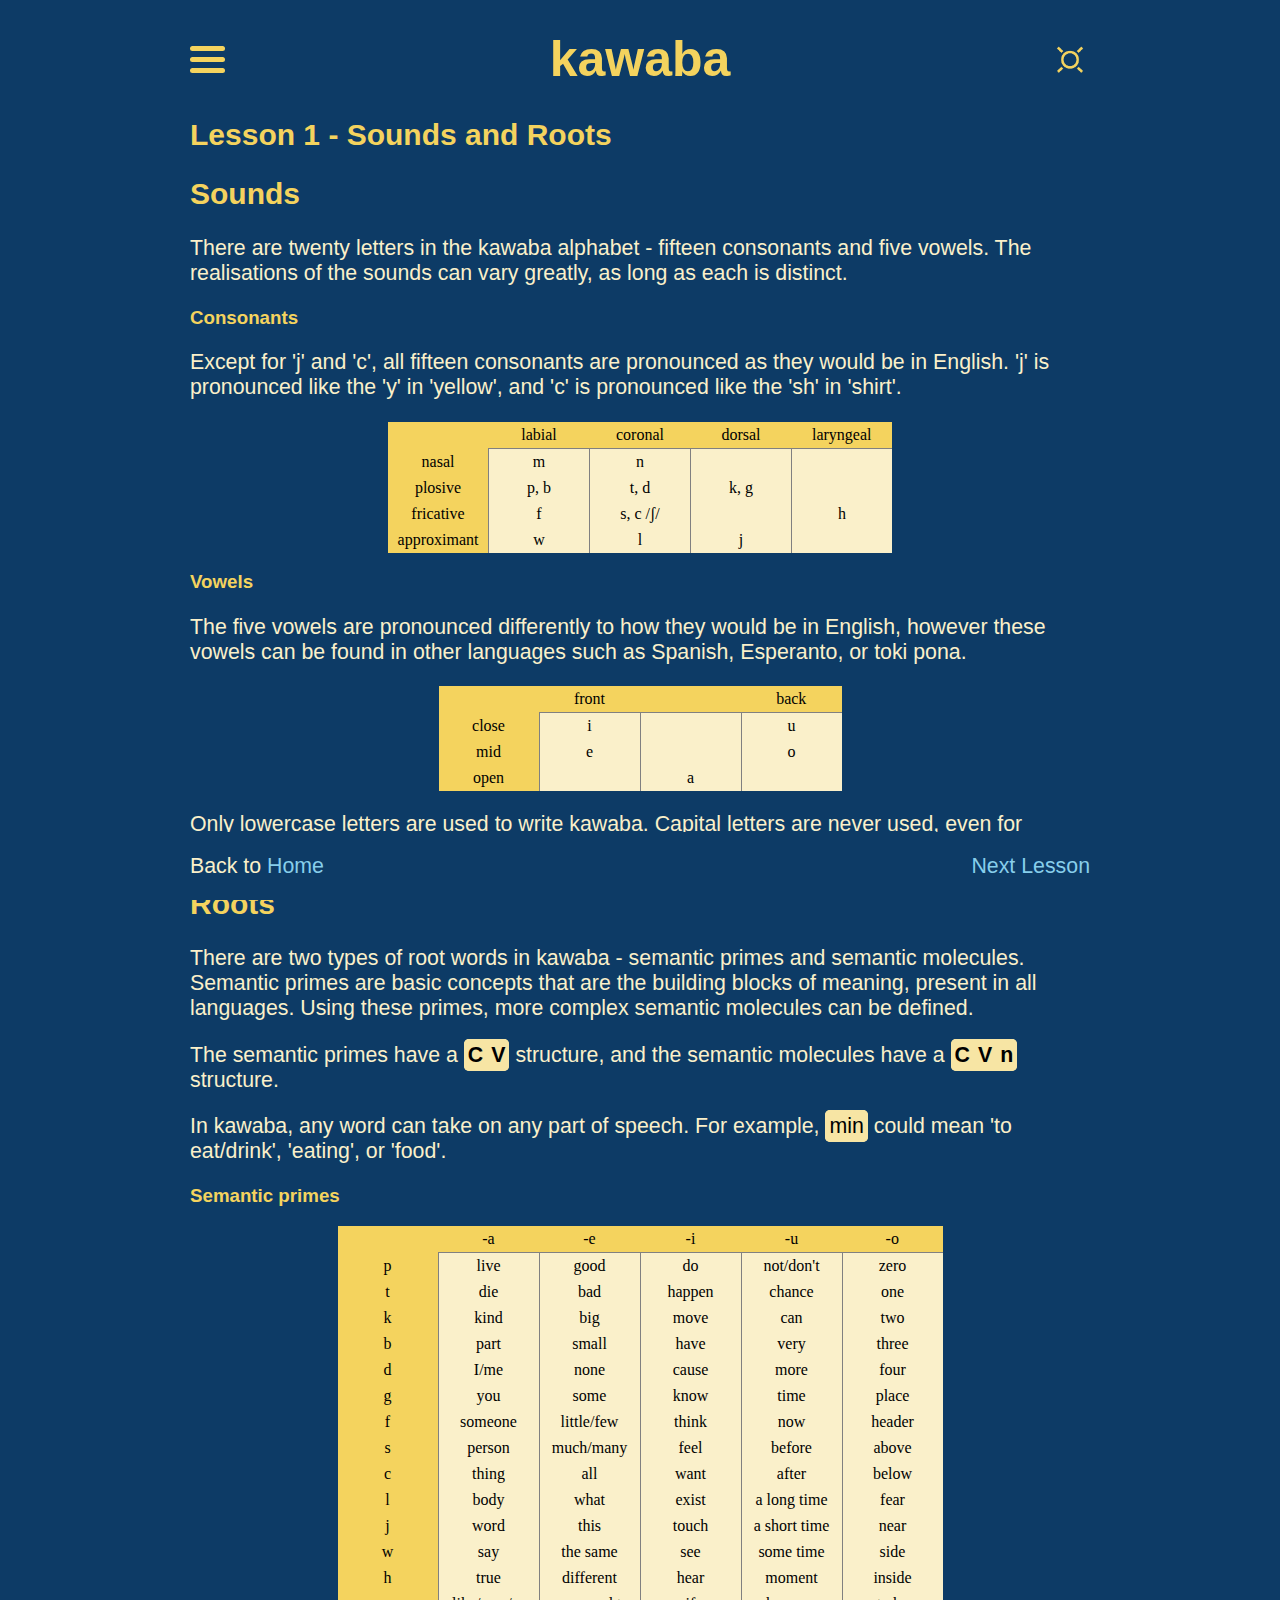
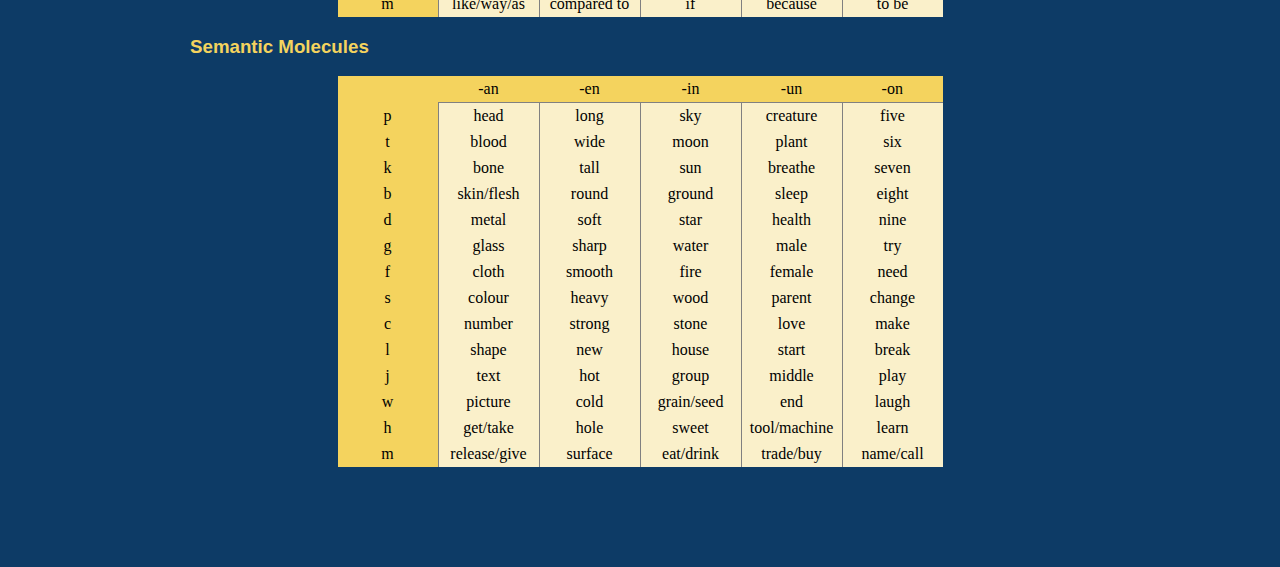
==== commit b2f796ec: "made some small changes to lessons 1 and 2" ====
--- a/pages/Lesson1.html
+++ b/pages/Lesson1.html
@@ -22,6 +22,7 @@
                 <a href="Lesson1.html">Lesson 1</a>
                 <a href="Lesson2.html">Lesson 2</a>
                 <a href="Lesson3.html">Lesson 3</a>
+                <a href="table.html">Roots</a>
             </div>
         </div>
         <h1>kawaba</h1>
@@ -126,7 +127,7 @@
         <p>
             The semantic primes have a <b><span class="tlt">{C|consonant} {V|vowel}</span></b> structure, and the semantic molecules have a <b><span class="tlt">{C|consonant} {V|vowel} {n|'n'</span></b> structure.
         </p>
-        <p> In kawaba, any word can occupy any part of speech. For example, <span class="tlt">{min|eat/drink}</span> could
+        <p> In kawaba, any word can take on any part of speech. For example, <span class="tlt">{min|eat/drink}</span> could
             mean 'to eat/drink', 'eating', or 'food'.</p>
         <h3>Semantic primes</h3>
         
--- a/style.css
+++ b/style.css
@@ -180,10 +180,11 @@
 }
 
 td {
-    padding: 4px 20px;
+    padding: 4px 0;
     font-size: 12pt;
     font-family: 'Noto Serif';
     text-align: center;
+    width: 100px;
 }
 
 table td:last-child {
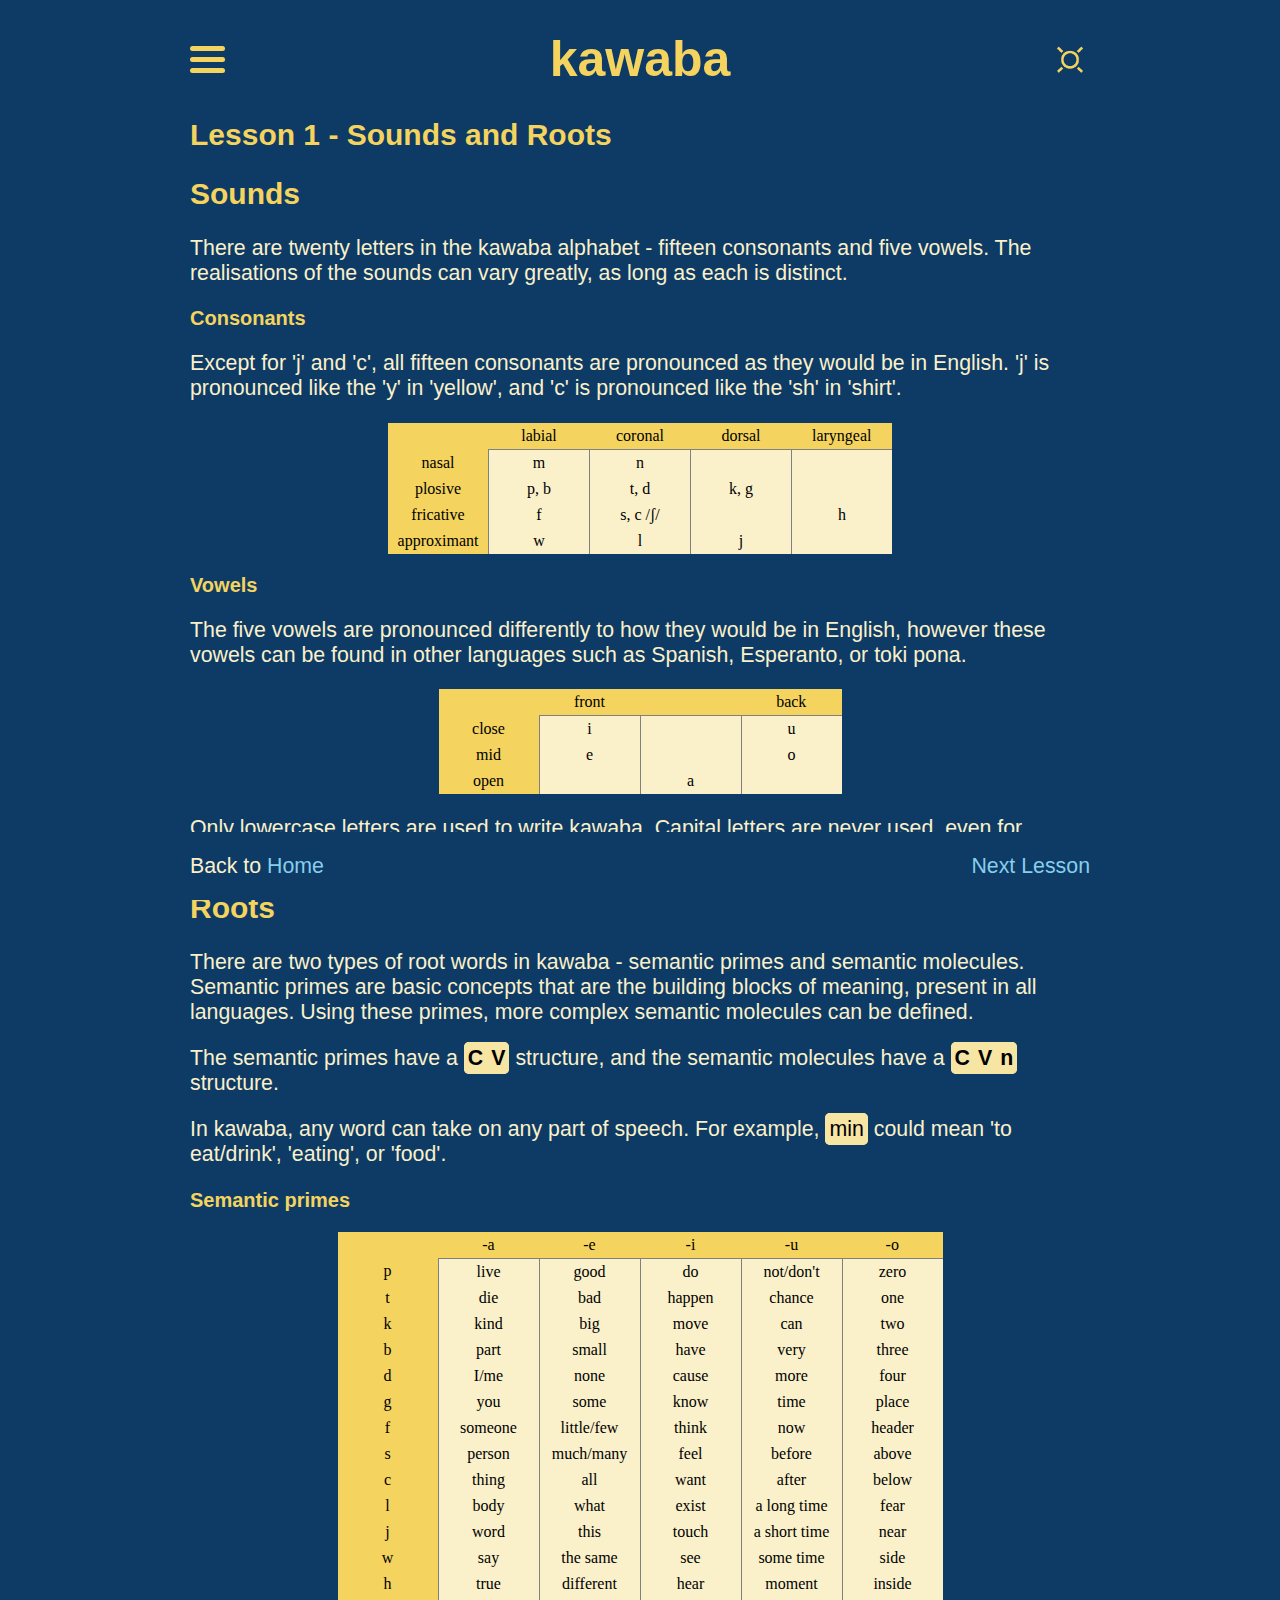
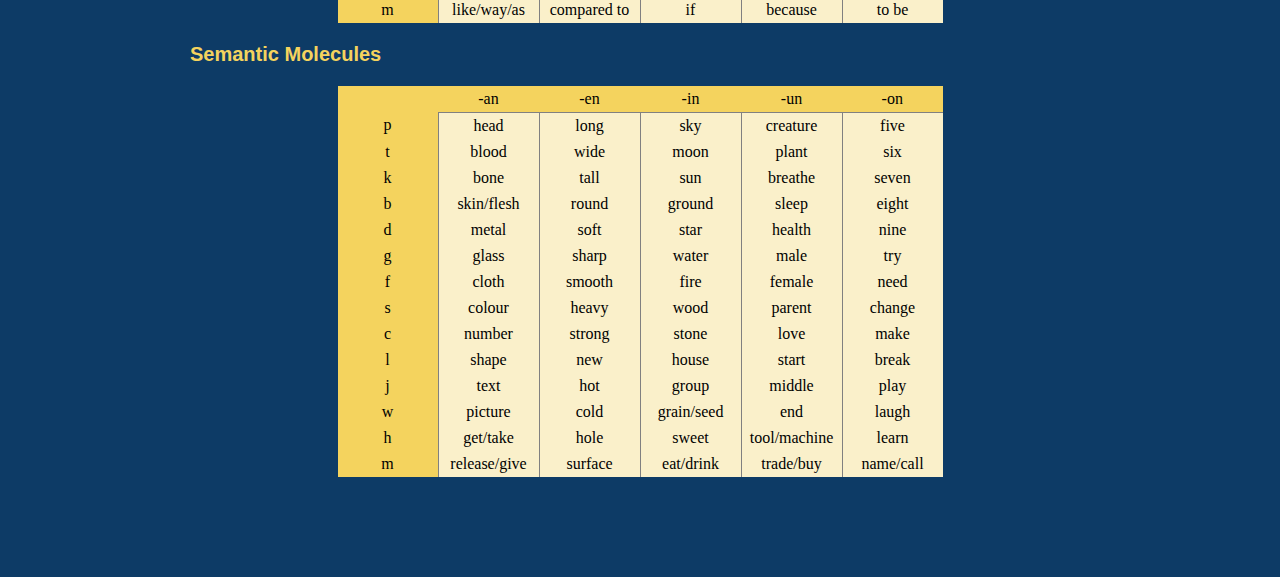
==== commit 016da6a7: "Code Cleanup and formatting" ====
--- a/pages/Lesson1.html
+++ b/pages/Lesson1.html
@@ -28,19 +28,23 @@
         <h1>kawaba</h1>
         <img class="tricon" src="../favicon.png" alt="">
     </header>
+
     <div id="content">
-
         <h2>Lesson 1 - Sounds and Roots</h2>
         <h2> Sounds </h2>
-        <p>There are twenty letters in the kawaba alphabet - fifteen consonants and five vowels. The realisations of the
-            sounds can vary greatly, as long as each is distinct.</p>
+        <p>
+            There are twenty letters in the kawaba alphabet - fifteen consonants and five vowels. The realisations of
+            the
+            sounds can vary greatly, as long as each is distinct.
+        </p>
+
         <h3> Consonants </h3>
-        <p>Except for 'j' and 'c', all fifteen consonants are pronounced as they would be in English. 'j' is pronounced
-            like the 'y' in 'yellow', and 'c' is pronounced like the 'sh' in 'shirt'.</p>
-        
-        <center>
+        <p>
+            Except for 'j' and 'c', all fifteen consonants are pronounced as they would be in English. 'j' is pronounced
+            like the 'y' in 'yellow', and 'c' is pronounced like the 'sh' in 'shirt'.
+        </p>
+
         <table>
-
             <tr>
                 <td></td>
                 <td>labial</td>
@@ -78,13 +82,14 @@
             </tr>
 
         </table>
-        </center>
+
 
         <h3> Vowels</h3>
-        <p>The five vowels are pronounced differently to how they would be in English,
+        <p>
+            The five vowels are pronounced differently to how they would be in English,
             however these vowels can be found in other languages such as Spanish, Esperanto, or toki pona.
         </p>
-        <center>
+
         <table>
             <tr>
                 <td></td>
@@ -94,7 +99,6 @@
             </tr>
             <tr>
                 <td>close</td>
-
                 <td>i</td>
                 <td></td>
                 <td>u</td>
@@ -111,29 +115,31 @@
                 <td>a</td>
                 <td></td>
             </tr>
-
         </table>
-        </center>
-
-        <p>Only lowercase letters are used to write kawaba. Capital letters are never used,
+
+        <p>
+            Only lowercase letters are used to write kawaba. Capital letters are never used,
             even for names or at the beginning of sentences.
         </p>
 
         <h2>Roots</h2>
-        <p>There are two types of root words in kawaba - semantic primes and semantic molecules. 
+        <p>
+            There are two types of root words in kawaba - semantic primes and semantic molecules.
             Semantic primes are basic concepts that are the building blocks of meaning, present in all languages.
             Using these primes, more complex semantic molecules can be defined.
         </p>
         <p>
-            The semantic primes have a <b><span class="tlt">{C|consonant} {V|vowel}</span></b> structure, and the semantic molecules have a <b><span class="tlt">{C|consonant} {V|vowel} {n|'n'</span></b> structure.
-        </p>
-        <p> In kawaba, any word can take on any part of speech. For example, <span class="tlt">{min|eat/drink}</span> could
-            mean 'to eat/drink', 'eating', or 'food'.</p>
+            The semantic primes have a <b><span class="tlt">{C|consonant} {V|vowel}</span></b> structure, and the
+            semantic molecules have a <b><span class="tlt">{C|consonant} {V|vowel} {n|'n'</span></b> structure.
+        </p>
+        <p>
+            In kawaba, any word can take on any part of speech. For example, <span class="tlt">{min|eat/drink}</span>
+            could
+            mean 'to eat/drink', 'eating', or 'food'.
+        </p>
+
         <h3>Semantic primes</h3>
-        
-        <center>
         <table>
-
             <tr>
                 <td></td>
                 <td>-a</td>
@@ -213,7 +219,6 @@
                 <td>after</td>
                 <td>below</td>
             </tr>
-
             <tr>
                 <td>l</td>
                 <td>body</td>
@@ -222,7 +227,6 @@
                 <td>a long time</td>
                 <td>fear</td>
             </tr>
-
             <tr>
                 <td>j</td>
                 <td>word</td>
@@ -231,7 +235,6 @@
                 <td>a short time</td>
                 <td>near</td>
             </tr>
-
             <tr>
                 <td>w</td>
                 <td>say</td>
@@ -240,7 +243,6 @@
                 <td>some time</td>
                 <td>side</td>
             </tr>
-
             <tr>
                 <td>h</td>
                 <td>true</td>
@@ -249,7 +251,6 @@
                 <td>moment</td>
                 <td>inside</td>
             </tr>
-
             <tr>
                 <td>m</td>
                 <td>like/way/as</td>
@@ -259,12 +260,9 @@
                 <td>to be</td>
             </tr>
         </table>
-        </center>
 
         <h3>Semantic Molecules</h3>
-        <center>
         <table>
-
             <tr>
                 <td></td>
                 <td>-an</td>
@@ -344,7 +342,6 @@
                 <td>love</td>
                 <td>make</td>
             </tr>
-
             <tr>
                 <td>l</td>
                 <td>shape</td>
@@ -353,7 +350,6 @@
                 <td>start</td>
                 <td>break</td>
             </tr>
-
             <tr>
                 <td>j</td>
                 <td>text</td>
@@ -362,7 +358,6 @@
                 <td>middle</td>
                 <td>play</td>
             </tr>
-
             <tr>
                 <td>w</td>
                 <td>picture</td>
@@ -371,7 +366,6 @@
                 <td>end</td>
                 <td>laugh</td>
             </tr>
-
             <tr>
                 <td>h</td>
                 <td>get/take</td>
@@ -380,7 +374,6 @@
                 <td>tool/machine</td>
                 <td>learn</td>
             </tr>
-
             <tr>
                 <td>m</td>
                 <td>release/give</td>
@@ -390,7 +383,7 @@
                 <td>name/call</td>
             </tr>
         </table>
-        </center>
+
     </div>
     <footer>
         <div class="lessonnav">
--- a/style.css
+++ b/style.css
@@ -21,6 +21,7 @@
 
 h3 {
     color: #f4d35e;
+    font-size: 20px;
     font-family: 'Roboto', sans-serif
 }
 
@@ -93,7 +94,7 @@
 /* Rotate first bar */
 .change .bar1 {
     -webkit-transform: translate(0, 11px) rotate(-45deg);
-    transform: translate(0, 11px) rotate(-45deg) ;
+    transform: translate(0, 11px) rotate(-45deg);
 }
 
 /* Fade out the second bar */
@@ -103,7 +104,7 @@
 
 /* Rotate last bar */
 .change .bar3 {
-    -webkit-transform: translate(0, -11px) rotate(45deg) ;
+    -webkit-transform: translate(0, -11px) rotate(45deg);
     transform: translate(0, -11px) rotate(45deg);
 }
 
@@ -132,6 +133,7 @@
 .dropdown-content a:hover {
     background-color: #0d3b70;
 }
+
 .show {
     display: block;
 }
@@ -158,11 +160,12 @@
 table {
     background-color: #faf0ca;
     border-spacing: 0;
-    border-collapse: collapse; 
+    border-collapse: collapse;
+    margin: 0 auto;
 }
 
 table td:first-child {
-    background-color: #f4d35e; 
+    background-color: #f4d35e;
 }
 
 table td {
@@ -170,7 +173,7 @@
 }
 
 table tr:first-child td {
-    background-color: #f4d35e; 
+    background-color: #f4d35e;
     border-bottom: 1px solid grey;
     border-right: none;
 }
@@ -188,12 +191,32 @@
 }
 
 table td:last-child {
-    border-right: black; 
+    border-right: black;
 }
 
 td.top {
     border-top: 1px solid black;
 }
+
 td.bottom {
     border-bottom: 1px solid black;
 }
+
+ul {
+    color: #faf0ca;
+    font-size: 16pt;
+    margin-bottom: 40px;
+}
+
+ul.dashed {
+    list-style-type: none;
+}
+
+ul.dashed>li {
+    text-indent: -5px;
+}
+
+ul.dashed>li:before {
+    content: "-";
+    text-indent: -5px;
+}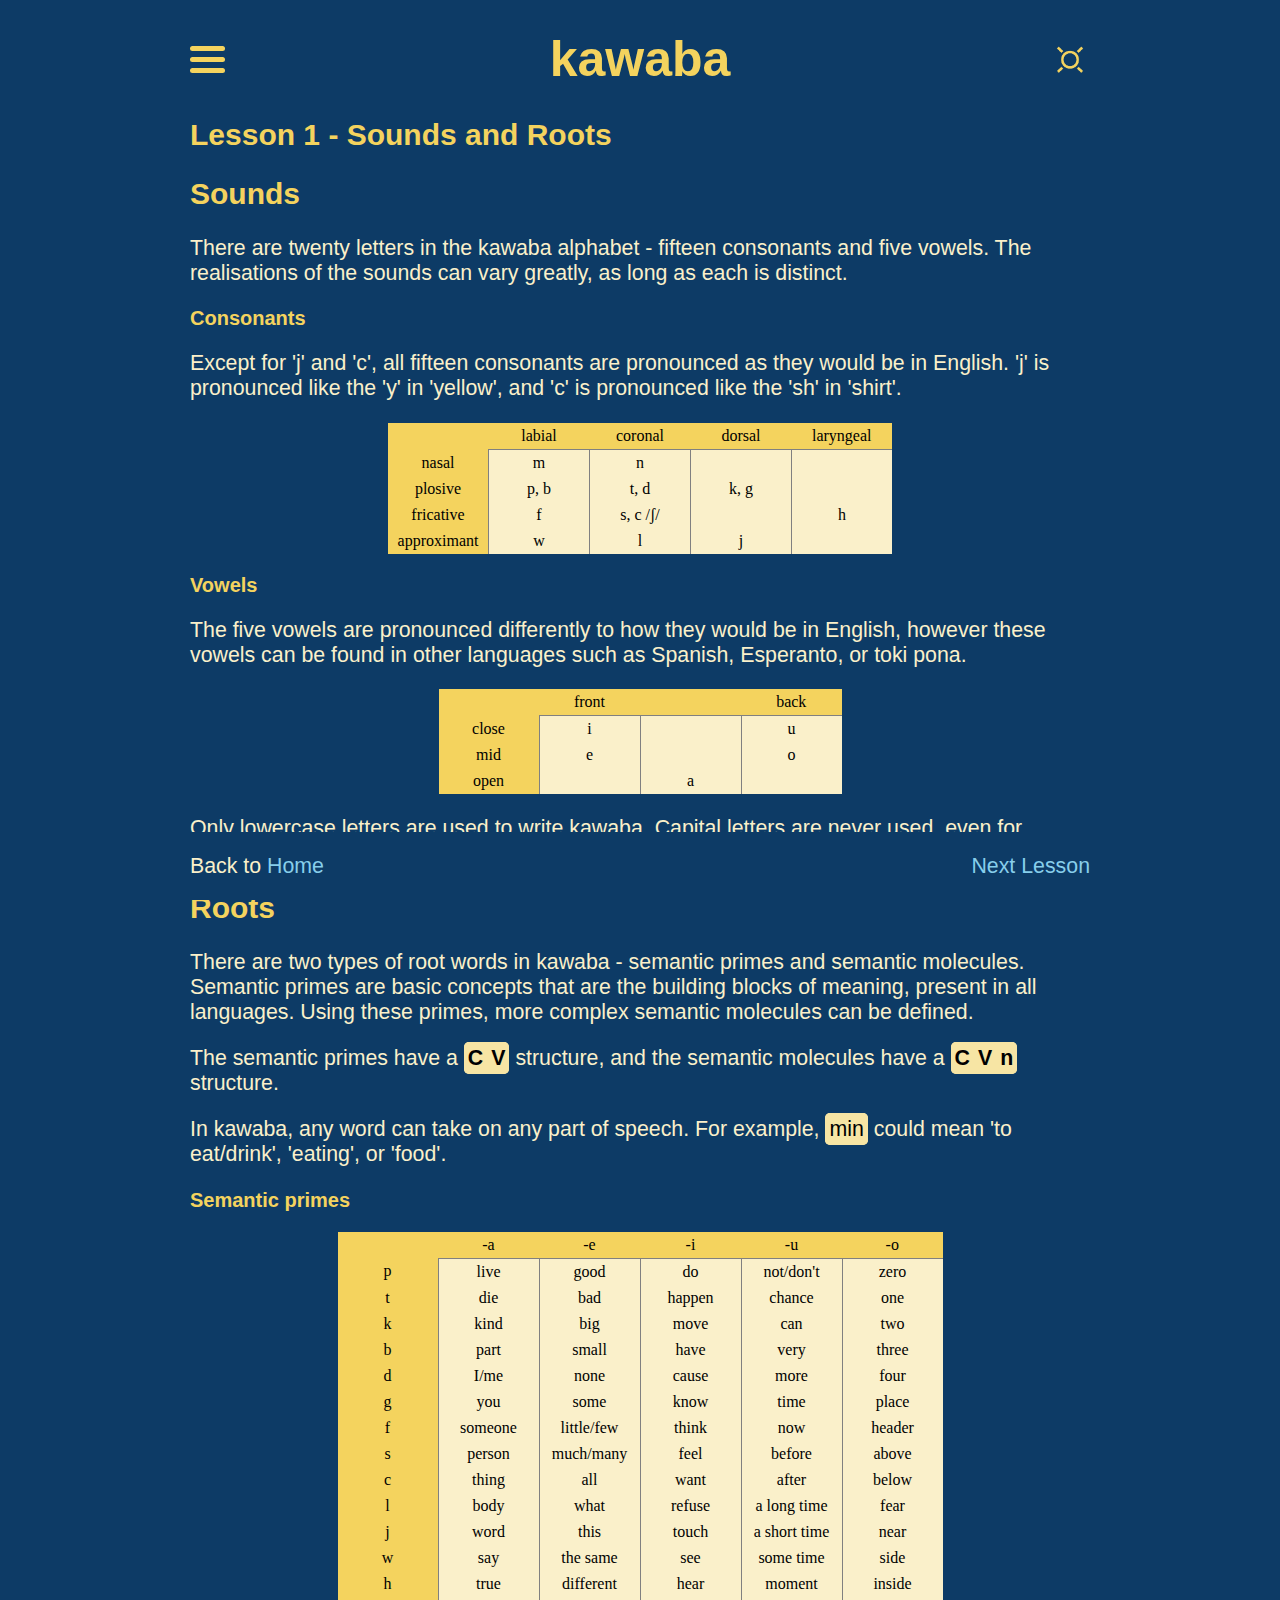
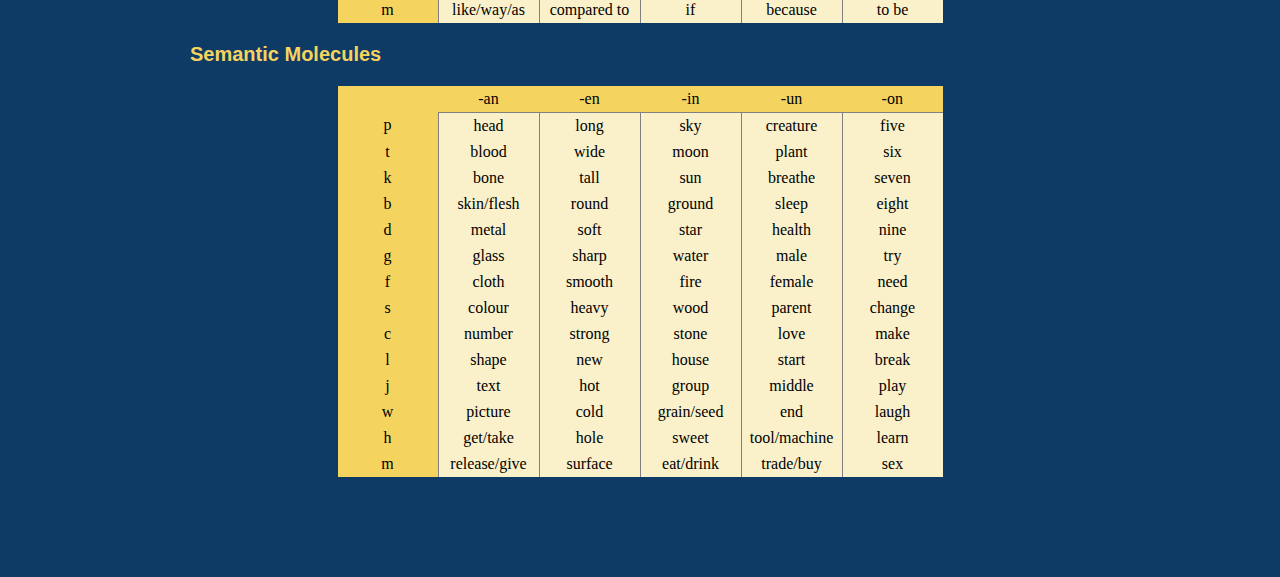
==== commit 459ac421: "updated the tables" ====
--- a/pages/Lesson1.html
+++ b/pages/Lesson1.html
@@ -223,7 +223,7 @@
                 <td>l</td>
                 <td>body</td>
                 <td>what</td>
-                <td>exist</td>
+                <td>refuse</td>
                 <td>a long time</td>
                 <td>fear</td>
             </tr>
@@ -380,7 +380,7 @@
                 <td>surface</td>
                 <td>eat/drink</td>
                 <td>trade/buy</td>
-                <td>name/call</td>
+                <td>sex</td>
             </tr>
         </table>
 
